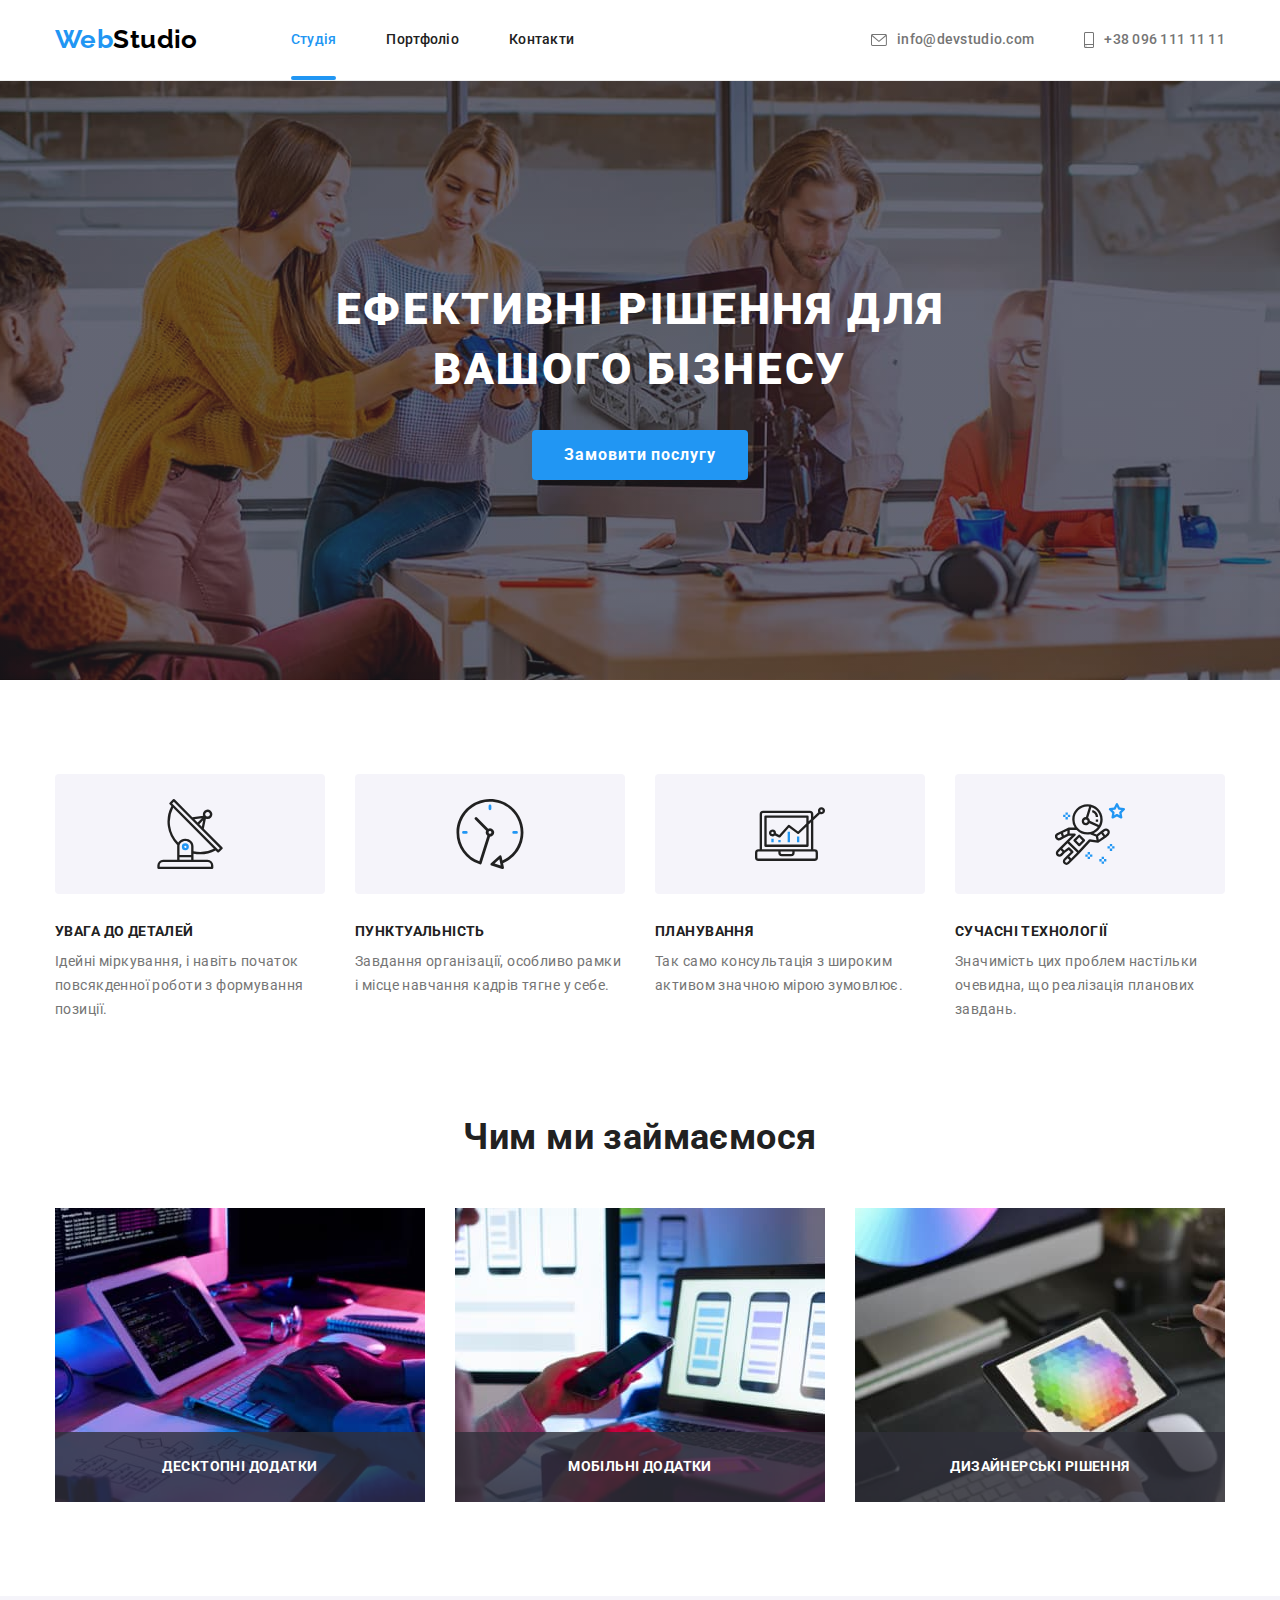
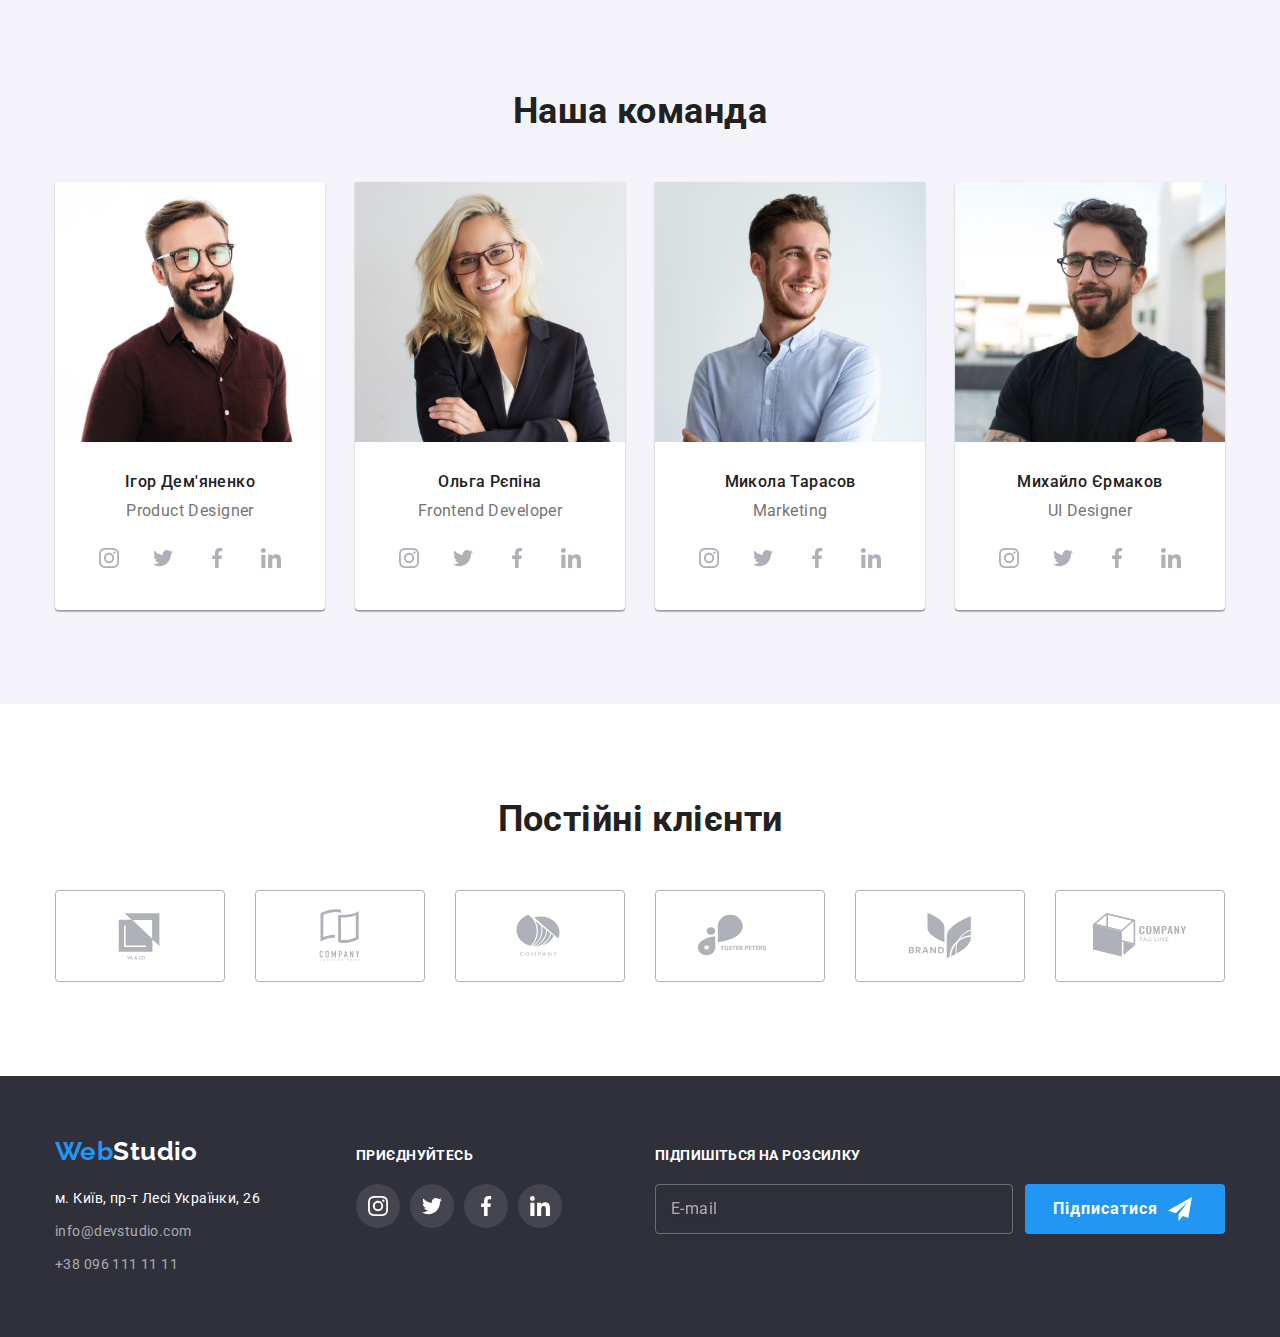
==== index.html @ 0610a238 "Клонирует репозиторий" ====
<!DOCTYPE html>
<html lang="uk">
  <head>
    <meta charset="UTF-8" />
    <meta http-equiv="X-UA-Compatible" content="IE=edge" />
    <meta name="viewport" content="width=device-width, initial-scale=1.0" />
    <title lang="en">WebStudio</title>
    <!-- Шрифти -->
    <link rel="preconnect" href="https://fonts.googleapis.com" />
    <link rel="preconnect" href="https://fonts.gstatic.com" crossorigin />
    <link
      href="https://fonts.googleapis.com/css2?family=Raleway:wght@700&family=Roboto:wght@400;500;700;900&display=swap"
      rel="stylesheet"
    />
    <!-- Нормализатор -->
    <link
      rel="stylesheet"
      href="https://cdnjs.cloudflare.com/ajax/libs/modern-normalize/1.0.0/modern-normalize.min.css"
    />
    <!-- Стилі -->
    <link rel="stylesheet" href="./CSS/index.css" />
  </head>
  <body>
    <!--Шапка сайту-->
    <header class="page-header">
      <div class="container main-nav">
        <a href="" lang="en" class="logo-header"
          ><span class="logo-color">Web</span>Studio</a
        >
        <nav>
          <ul class="site-nav list">
            <li class="item">
              <a href="./index.html" class="link current">Студія</a>
            </li>
            <li class="item">
              <a href="./portfolio.html" class="link">Портфоліо</a>
            </li>
            <li class="item"><a href="" class="link">Контакти</a></li>
          </ul>
        </nav>
        <ul class="contact-nav list">
          <li class="item">
            <a class="link" href="mailto:info@devstudio.com">
              <svg width="16" height="12" class="contacs-icon">
                <use href="./images/sprite.svg#icon-envelope"></use>
              </svg>
              <span class="contact-nav-text">info@devstudio.com</span></a
            >
          </li>
          <li class="item">
            <a href="tel:+3809611111111" class="link">
              <svg width="10" height="16" class="contacs-icon">
                <use href="./images/sprite.svg#icon-smartphone"></use>
              </svg>
              <span>+38 096 111 11 11</span></a
            >
          </li>
        </ul>
      </div>
    </header>
    <main>
      <!--Герой-->
      <section class="hero">
        <div class="container hero-information">
          <h1 class="hero-title">Ефективні рішення для вашого бізнесу</h1>
          <button type="button" class="button" data-modal-open>
            Замовити послугу
          </button>
        </div>
      </section>
      <!--Переваги компанії-->
      <section class="advantage">
        <div class="container">
          <h2 class="visually-hidden">Наші переваги</h2>
          <ul class="list">
            <li class="item-advantage">
              <div class="card-advantage">
                <svg width="70" height="70">
                  <use href="./images/sprite.svg#icon-antenna"></use>
                </svg>
              </div>
              <h3 class="title">УВАГА ДО ДЕТАЛЕЙ</h3>
              <p class="text">
                Ідейні міркування, і навіть початок повсякденної роботи з
                формування позиції.
              </p>
            </li>
            <li class="item-advantage">
              <div class="card-advantage">
                <svg width="70" height="70">
                  <use href="./images/sprite.svg#icon-clock"></use>
                </svg>
              </div>
              <h3 class="title">ПУНКТУАЛЬНІСТЬ</h3>
              <p class="text">
                Завдання організації, особливо рамки і місце навчання кадрів
                тягне у себе.
              </p>
            </li>
            <li class="item-advantage">
              <div class="card-advantage">
                <svg width="70" height="70">
                  <use href="./images/sprite.svg#icon-diagram"></use>
                </svg>
              </div>
              <h3 class="title">ПЛАНУВАННЯ</h3>
              <p class="text">
                Так само консультація з широким активом значною мірою зумовлює.
              </p>
            </li>
            <li class="item-advantage">
              <div class="card-advantage">
                <svg width="70" height="70">
                  <use href="./images/sprite.svg#icon-astronaut"></use>
                </svg>
              </div>
              <h3 class="title">СУЧАСНІ ТЕХНОЛОГІЇ</h3>
              <p class="text">
                Значимість цих проблем настільки очевидна, що реалізація
                планових завдань.
              </p>
            </li>
          </ul>
        </div>
      </section>
      <!--Чим займається компанія-->
      <section class="section work">
        <div class="container">
          <h2 class="section-title">Чим ми займаємося</h2>
          <ul class="list about-work">
            <li class="item">
              <div class="wrapper">
                <img
                  src="./images/types-of-work/types-of-work-1.jpg"
                  alt="Вид робіт 1"
                  width="370"
                />
                <p class="text">Десктопні додатки</p>
              </div>
            </li>
            <li class="item">
              <div class="wrapper">
                <img
                  src="./images/types-of-work/types-of-work-2.jpg"
                  alt="Вид робіт 2"
                  width="370"
                />
                <p class="text">Мобільні додатки</p>
              </div>
            </li>
            <li class="item">
              <div class="wrapper">
                <img
                  src="./images/types-of-work/types-of-work-3.jpg"
                  alt="Вид робіт 3"
                  width="370"
                />

                <p class="text">Дизайнерські рішення</p>
              </div>
            </li>
          </ul>
        </div>
      </section>
      <!--Команда-->
      <section class="section team-page">
        <div class="container">
          <h2 class="section-title">Наша команда</h2>
          <ul class="list team">
            <li class="item">
              <img
                src="./images/our_team/1_Igor.jpg"
                alt="Фото Ігора Дем'яненко"
                width="270"
              />
              <div class="bottom">
                <h3 class="title">Ігор Дем'яненко</h3>
                <p lang="en" class="text">Product Designer</p>
                <ul class="list team-socials">
                  <li class="social-item">
                    <a
                      class="link social-link"
                      href=""
                      target="_blank"
                      rel="nofollow noopener noreferrer"
                      aria-label="Instagram icon"
                    >
                      <svg class="socials-icon" width="20" height="20">
                        <use href="./images/sprite.svg#icon-instagram"></use>
                      </svg>
                    </a>
                  </li>
                  <li class="social-item">
                    <a
                      class="link social-link"
                      href=""
                      target="_blank"
                      rel="nofollow noopener noreferrer"
                      aria-label="Twitter icon"
                    >
                      <svg class="socials-icon" width="20" height="20">
                        <use href="./images/sprite.svg#icon-twitter"></use>
                      </svg>
                    </a>
                  </li>
                  <li class="social-item">
                    <a
                      class="link social-link"
                      href=""
                      target="_blank"
                      rel="nofollow noopener noreferrer"
                      aria-label="Facebook icon"
                    >
                      <svg class="socials-icon" width="20" height="20">
                        <use href="./images/sprite.svg#icon-facebook"></use>
                      </svg>
                    </a>
                  </li>
                  <li class="social-item">
                    <a
                      class="link social-link"
                      href=""
                      target="_blank"
                      rel="nofollow noopener noreferrer"
                      aria-label="Linkedin icon"
                    >
                      <svg class="socials-icon" width="20" height="20">
                        <use href="./images/sprite.svg#icon-linkedin"></use>
                      </svg>
                    </a>
                  </li>
                </ul>
              </div>
            </li>
            <li class="item">
              <img
                src="./images/our_team/2_Olga.jpg"
                alt="Фото Ольги Рєпіної"
                width="270"
              />
              <div class="bottom">
                <h3 class="title">Ольга Рєпіна</h3>
                <p lang="en" class="text">Frontend Developer</p>
                <ul class="list team-socials">
                  <li class="social-item">
                    <a
                      class="link social-link"
                      href=""
                      target="_blank"
                      rel="nofollow noopener noreferrer"
                      aria-label="Instagram icon"
                    >
                      <svg class="socials-icon" width="20" height="20">
                        <use href="./images/sprite.svg#icon-instagram"></use>
                      </svg>
                    </a>
                  </li>
                  <li class="social-item">
                    <a
                      class="link social-link"
                      href=""
                      target="_blank"
                      rel="nofollow noopener noreferrer"
                      aria-label="Twitter icon"
                    >
                      <svg class="socials-icon" width="20" height="20">
                        <use href="./images/sprite.svg#icon-twitter"></use>
                      </svg>
                    </a>
                  </li>
                  <li class="social-item">
                    <a
                      class="link social-link"
                      href=""
                      target="_blank"
                      rel="nofollow noopener noreferrer"
                      aria-label="Facebook icon"
                    >
                      <svg class="socials-icon" width="20" height="20">
                        <use href="./images/sprite.svg#icon-facebook"></use>
                      </svg>
                    </a>
                  </li>
                  <li class="social-item">
                    <a
                      class="link social-link"
                      href=""
                      target="_blank"
                      rel="nofollow noopener noreferrer"
                      aria-label="Linkedin icon"
                    >
                      <svg class="socials-icon" width="20" height="20">
                        <use href="./images/sprite.svg#icon-linkedin"></use>
                      </svg>
                    </a>
                  </li>
                </ul>
              </div>
            </li>
            <li class="item">
              <img
                src="./images/our_team/3_Nicholas.jpg"
                alt="Фото Миколи Тарасова"
                width="270"
              />
              <div class="bottom">
                <h3 class="title">Микола Тарасов</h3>
                <p lang="en" class="text">Marketing</p>
                <ul class="list team-socials">
                  <li class="social-item">
                    <a
                      class="link social-link"
                      href=""
                      target="_blank"
                      rel="nofollow noopener noreferrer"
                      aria-label="Instagram icon"
                    >
                      <svg class="socials-icon" width="20" height="20">
                        <use href="./images/sprite.svg#icon-instagram"></use>
                      </svg>
                    </a>
                  </li>
                  <li class="social-item">
                    <a
                      class="link social-link"
                      href=""
                      target="_blank"
                      rel="nofollow noopener noreferrer"
                      aria-label="Twitter icon"
                    >
                      <svg class="socials-icon" width="20" height="20">
                        <use href="./images/sprite.svg#icon-twitter"></use>
                      </svg>
                    </a>
                  </li>
                  <li class="social-item">
                    <a
                      class="link social-link"
                      href=""
                      target="_blank"
                      rel="nofollow noopener noreferrer"
                      aria-label="Facebook icon"
                    >
                      <svg class="socials-icon" width="20" height="20">
                        <use href="./images/sprite.svg#icon-facebook"></use>
                      </svg>
                    </a>
                  </li>
                  <li class="social-item">
                    <a
                      class="link social-link"
                      href=""
                      target="_blank"
                      rel="nofollow noopener noreferrer"
                      aria-label="Linkedin icon"
                    >
                      <svg class="socials-icon" width="20" height="20">
                        <use href="./images/sprite.svg#icon-linkedin"></use>
                      </svg>
                    </a>
                  </li>
                </ul>
              </div>
            </li>
            <li class="item">
              <img
                src="./images/our_team/4_Mykhailo.jpg"
                alt="Фото Михайла Єрмакова"
                width="270"
              />
              <div class="bottom">
                <h3 class="title">Михайло Єрмаков</h3>
                <p lang="en" class="text">UI Designer</p>
                <ul class="list team-socials">
                  <li class="social-item">
                    <a
                      class="link social-link"
                      href=""
                      target="_blank"
                      rel="nofollow noopener noreferrer"
                      aria-label="Instagram icon"
                    >
                      <svg class="socials-icon" width="20" height="20">
                        <use href="./images/sprite.svg#icon-instagram"></use>
                      </svg>
                    </a>
                  </li>
                  <li class="social-item">
                    <a
                      class="link social-link"
                      href=""
                      target="_blank"
                      rel="nofollow noopener noreferrer"
                      aria-label="Twitter icon"
                    >
                      <svg class="socials-icon" width="20" height="20">
                        <use href="./images/sprite.svg#icon-twitter"></use>
                      </svg>
                    </a>
                  </li>
                  <li class="social-item">
                    <a
                      class="link social-link"
                      href=""
                      target="_blank"
                      rel="nofollow noopener noreferrer"
                      aria-label="Facebook icon"
                    >
                      <svg class="socials-icon" width="20" height="20">
                        <use href="./images/sprite.svg#icon-facebook"></use>
                      </svg>
                    </a>
                  </li>
                  <li class="social-item">
                    <a
                      class="link social-link"
                      href=""
                      target="_blank"
                      rel="nofollow noopener noreferrer"
                      aria-label="Linkedin icon"
                    >
                      <svg class="socials-icon" width="20" height="20">
                        <use href="./images/sprite.svg#icon-linkedin"></use>
                      </svg>
                    </a>
                  </li>
                </ul>
              </div>
            </li>
          </ul>
        </div>
      </section>
      <!--Клієнти-->
      <section class="clients">
        <div class="container">
          <h2 class="section-title">Постійні клієнти</h2>
          <ul class="list list-clients">
            <li class="item-clients">
              <a
                class="link clients-link"
                href=""
                target="_blank"
                rel="nofollow noopener noreferrer"
                aria-label=""
              >
                <svg class="clients-icon" width="106" height="60">
                  <use href="./images/sprite.svg#icon-logo-one"></use>
                </svg>
              </a>
            </li>
            <li class="item-clients">
              <a
                class="link clients-link"
                href=""
                target="_blank"
                rel="nofollow noopener noreferrer"
                aria-label=""
              >
                <svg class="clients-icon" width="106" height="60">
                  <use href="./images/sprite.svg#icon-logo-two"></use>
                </svg>
              </a>
            </li>
            <li class="item-clients">
              <a
                class="link clients-link"
                href=""
                target="_blank"
                rel="nofollow noopener noreferrer"
                aria-label=""
              >
                <svg class="clients-icon" width="106" height="60">
                  <use href="./images/sprite.svg#icon-logo-three"></use>
                </svg>
              </a>
            </li>
            <li class="item-clients">
              <a
                class="link clients-link"
                href=""
                target="_blank"
                rel="nofollow noopener noreferrer"
                aria-label=""
              >
                <svg class="clients-icon" width="106" height="60">
                  <use href="./images/sprite.svg#icon-logo-four"></use>
                </svg>
              </a>
            </li>
            <li class="item-clients">
              <a
                class="link clients-link"
                href=""
                target="_blank"
                rel="nofollow noopener noreferrer"
                aria-label=""
              >
                <svg class="clients-icon" width="106" height="60">
                  <use href="./images/sprite.svg#icon-logo-five"></use>
                </svg>
              </a>
            </li>
            <li class="item-clients">
              <a
                class="link clients-link"
                href=""
                target="_blank"
                rel="nofollow noopener noreferrer"
                aria-label=""
              >
                <svg class="clients-icon" width="106" height="60">
                  <use href="./images/sprite.svg#icon-logo-six"></use>
                </svg>
              </a>
            </li>
          </ul>
        </div>
      </section>
    </main>
    <!--Подвал сайту-->
    <footer class="footer">
      <div class="container container-footer">
        <div class="address-box">
          <a href="" lang="en" class="logo-footer">
            <span class="logo-color">Web</span>Studio</a
          >
          <address>
            <ul class="list address-list">
              <li class="item">
                <a
                  href="https://goo.gl/maps/dEdwiiQ2Z6k7qwLy8"
                  target="_blank"
                  rel="noopener noreferrer"
                  class="address"
                  >м. Київ, пр-т Лесі Українки, 26</a
                >
              </li>
              <li class="item">
                <a href="mailto:info@devstudio.com" class="list-contact"
                  >info@devstudio.com</a
                >
              </li>
              <li class="item">
                <a href="tel:+3809611111111" class="list-contact"
                  >+38 096 111 11 11</a
                >
              </li>
            </ul>
          </address>
        </div>
        <div>
          <p class="text-social">приєднуйтесь</p>
          <ul class="list list-social-footer">
            <li>
              <a
                class="link social-link-footer"
                href=""
                target="_blank"
                rel="nofollow noopener noreferrer"
                aria-label="Instagram"
              >
                <svg class="social-footer-icon" width="20" height="20">
                  <use href="./images/sprite.svg#icon-instagram"></use>
                </svg>
              </a>
            </li>
            <li>
              <a
                class="link social-link-footer"
                href=""
                target="_blank"
                rel="nofollow noopener noreferrer"
                aria-label="twitter"
              >
                <svg class="social-footer-icon" width="20" height="20">
                  <use href="./images/sprite.svg#icon-twitter"></use>
                </svg>
              </a>
            </li>
            <li>
              <a
                class="link social-link-footer"
                href=""
                target="_blank"
                rel="nofollow noopener noreferrer"
                aria-label="facebook"
              >
                <svg class="social-footer-icon" width="20" height="20">
                  <use href="./images/sprite.svg#icon-facebook"></use>
                </svg>
              </a>
            </li>
            <li>
              <a
                class="link social-link-footer"
                href=""
                target="_blank"
                rel="nofollow noopener noreferrer"
                aria-label="linkedin"
              >
                <svg class="social-footer-icon" width="20" height="20">
                  <use href="./images/sprite.svg#icon-linkedin"></use>
                </svg>
              </a>
            </li>
          </ul>
        </div>
        <div class="follow">
          <p class="follow-text">Підпишіться на розсилку</p>
          <form class="follow-field">
            <label class="follow-label">
              <input
                class="follow-input"
                type="email"
                name="email"
                placeholder="E-mail"
              />
            </label>
            <button class="follow-btn button" type="submit">
              Підписатися
              <svg class="follow-icon" width="24" height="24">
                <use href="./images/sprite.svg#send"></use>
              </svg>
            </button>
          </form>
        </div>
      </div>
    </footer>
    <!-- Модальне вікно -->
    <div class="backdrop is-hidden" data-modal>
      <div class="modal">
        <button class="close-btn" type="button" data-modal-close>
          <svg class="close-btn-icon" width="18" height="18">
            <use href="./images/sprite.svg#close-button"></use>
          </svg>
        </button>
        <p class="modal-title">Залиште свої дані, ми вам передзвонимо</p>
        <form class="modal-form">
          <div class="form-group">
            <label class="form-field">
              <span class="form-text">Ім'я</span>
              <input class="form-input" type="text" name="user_name" />
              <svg class="form-icon" width="18" height="18">
                <use href="./images/sprite.svg#person-modal"></use>
              </svg>
            </label>
            <label class="form-field">
              <span class="form-text">Телефон</span>
              <input class="form-input" type="tel" name="phone" />
              <svg class="form-icon" width="18" height="18">
                <use href="./images/sprite.svg#phone-modal"></use>
              </svg>
            </label>
            <label class="form-field">
              <span class="form-text">Пошта</span>
              <input class="form-input" type="email" name="email" />
              <svg class="form-icon" width="18" height="18">
                <use href="./images/sprite.svg#email-modal"></use>
              </svg>
            </label>
            <label class="form-field textarea">
              <span class="form-text">Коментар</span>
              <textarea
                class="form-message"
                name="message"
                rows="6"
                placeholder="Введіть текст"
              ></textarea>
            </label>
          </div>

          <label class="form-agreement">
            <input
              class="form-agreement-input visually-hidden"
              type="checkbox"
              name="agreement"
            />
            <svg class="form-agreement-icon" width="16" height="15">
              <use
                class="icon-check"
                href="./images/sprite.svg#icon-check"
              ></use>
              <use
                class="icon-uncheck"
                href="./images/sprite.svg#icon-uncheck"
              ></use>
            </svg>
            <span class="form-agreement-text">
              Погоджуюся з розсилкою та приймаю
              <a class="form-agreement-link" href="" target="_blank"
                >Умови договору</a
              >
            </span>
          </label>
          <div class="tumb-form-btn">
            <button class="form-btn button" type="submit">Відправити</button>
          </div>
        </form>
      </div>
    </div>
    <script src="./js/modal.js"></script>
  </body>
</html>
---- CSS/index.css ----
/* +цвет текста при наведении и части лого #2196F3; */
/* +цвет текста заголовков #212121; */
/* цвет текста героя и части лого в футере #FFFFFF; */
/* +цвет  основного текста #757575; */
/* цвет лого Studio в хедере #000000;*/
/* цвет текста телефона и мыла в футере rgba(255, 255, 255, 0.6); */
/* +хедер и двух секций background: #FFFFFF; */
/* наша команда секция  background: #F5F4FA;*/
/* +секция герой и футер background: #2F303A; */
/* кнопки background #F5F4FA; */
/*телефон и адрес в футере rgba(255, 255, 255, 0.6); */
:root {
  --primary-text-color: #757575;
  --title-text-color: #212121;
  --accent-color: #2196f3;
  --color-white-text-bg: #ffffff;
  --color-bg: #2f303a;
  --color-button-bg: #f5f4fa;
  --color-text-contacts-footer: rgba(255, 255, 255, 0.6);
  --color-text-logo: #000000;

  --transition-duration: 250ms;
  --transition-timing-function: cubic-bezier(0.4, 0, 0.2, 1);
}
body {
  color: var(--primary-text-color);
  background-color: var(--color-white-text-bg);
  font-family: "Roboto", sans-serif;
  font-size: 14px;
  letter-spacing: 0.03em;
  padding-top: 80px;
}
/* Обнулення дефолтных значень */
h1, h2, h3, h4, h5, h6, p {
  margin: 0;
}

img {
  display: block;
}

.list {
  list-style: none;
  margin: 0;
  padding: 0;
}
/* Контейнер для сторінки */
.container {
 
  width: 1200px;
  padding-left: 15px;
  padding-right: 15px;
  margin-left: auto;
  margin-right: auto;
  /* outline: 2px solid green;
  outline-offset: -2px; */
}
/* Шапка сайту */
.page-header {
  border-bottom: 1px solid #ECECEC;
  position: fixed;
  width: 100%;
  top: 0;
  left: 0;
  z-index: 2;

  background-color: var(--color-white-text-bg);
}

.main-nav {
  display: flex;
  align-items: center;
}

.logo-header {
  margin-right: 93px;
  padding-top: 24px;
  padding-bottom: 25px;

  color: var(--color-text-logo);
  font-family: "Raleway", sans-serif;
  font-weight: 700;
  font-size: 26px;
  line-height: 1.2;
  text-decoration: none;
}

.logo-color {
  color: var(--accent-color);
}

.site-nav {
  display:flex;
}

.site-nav .item:not(:last-child) {
  margin-right: 50px;
}

.site-nav .link {
  display: block;
  padding-top: 32px;
  padding-bottom: 32px;

  color: var(--title-text-color);
  text-decoration: none;
  font-weight: 500;
  line-height: 1.14;
  letter-spacing: 0.02em;

  transition-property: color;
  transition-duration: var(--transition-duration);
  transition-timing-function: var(--transition-timing-function);
  /* transition: color var(--transition-duration) var(--transition-timing-function); */
}

.site-nav .link:hover,
.site-nav .link:focus,
.contact-nav .link:hover,
.contact-nav .link:focus {
  color: var(--accent-color);
}

.site-nav .link.current {
  color: var(--accent-color);
}

.site-nav .item {
  position: relative;
}

.site-nav .link.current::after {
  content: "";
  position: absolute;
  bottom: 0;
  left: 0;

  display: block;
  width: 100%;
  height: 4px;

  background-color: var(--accent-color);
  border-radius: 2px;
}

.contact-nav {
  display: flex;
  margin-left: auto;
}

.contact-nav .item:not(:last-child) {
  margin-right: 50px;
}
.contact-nav .link {
  /* display: block; */
  padding-top: 32px;
  padding-bottom: 32px;

  color: var(--primary-text-color);
  text-decoration: none;
  font-weight: 500;
  line-height: 1.14;
  letter-spacing: 0.02em;

  transition-property: color;
  transition-duration: var(--transition-duration);
  transition-timing-function: var(--transition-timing-function);
}
/* .item .contact-nav {
  display: flex;
  align-items: center;
  justify-content: center;
} */
.contacs-icon {
  fill:currentColor;
  margin-right: 10px;
}
.contact-nav .link {
  display: flex;
  align-items: center;
}

/* Герой */
.hero {
  max-width: 1600px;
  padding-top: 200px;
  padding-bottom: 200px;
  margin-left: auto;
  margin-right: auto;

  background-color: rgba(47, 48, 58, 0.4);
  background-image: linear-gradient(rgba(47, 48, 58, 0.4), rgba(47, 48, 58, 0.4)), url(../images/hero/bg.jpg);
  background-repeat: no-repeat;
  background-size: cover;
  background-position: center;
  
}

.hero-information {
  text-align: center;
}

.hero-title {
  width: 696px;
  margin-left: auto;
  margin-right: auto;
  margin-bottom: 30px;

  color: var(--color-white-text-bg);
  font-weight: 900;
  font-size: 44px;
  line-height: 1.36;
  letter-spacing: 0.06em;
  text-transform: uppercase;
}
.button {
  border-radius: 4px;
  color: var(--color-white-text-bg);
  background-color: var(--accent-color);
  font-weight: 700;
  font-size: 16px;
  line-height: 1.88;
  align-items: center;
  letter-spacing: 0.06em;
  border: none;
  font-family: inherit;
  cursor: pointer;
  
}


.hero .button:hover,
.hero .button:focus {
  background-color: #188CE8;
}

.hero .button {
  display: inline-flex;
  justify-content: center;
  align-items: center;

  /* min-height: 50px; */
  min-width: 216px;
  padding: 10px 32px;
  
  transition-property: background-color;
  transition-duration: var(--transition-duration);
  transition-timing-function: var(--transition-timing-function);
}

/* Загальне для секцій */

.section-title {
  color: var(--title-text-color);
  font-weight: 700;
  font-size: 36px;
  line-height: 1.17;
  text-align: center;
  padding-bottom: 50px;

}

/* Переваги */
.advantage {
  padding: 94px 0;
 
}
.advantage .title {
  margin-bottom: 10px;
  width: 270px;
  
  color: var(--title-text-color);

  font-weight: 700;
  font-size: 14px;
  line-height: 1.14;
  text-transform: uppercase;
}
.advantage .list {
  display: flex;
  justify-content: space-between;
}
.card-advantage {
  display: flex;
  align-items: center;
  justify-content: center;
  width: 270px;
  height: 120px;

  background-color: #F5F4FA;
  border-radius: 4px;
}

.card-advantage {
  margin-bottom: 30px;
}

.advantage .text {
  line-height: 1.71;
  width: 270px;
}

.visually-hidden {
  position: absolute;
  width: 1px;
  height: 1px;
  margin: -1px;
  border: 0;
  padding: 0;

  white-space: nowrap;
  clip-path: inset(100%);
  clip: rect(0 0 0 0);
  overflow: hidden;
}

/* Чим займаєтся компанія */

.work {
  padding-bottom: 94px;

} 
.about-work {
  display:flex;
  flex-wrap: wrap;
  gap: 30px;
}
.about-work .item {
  /* margin-right: 30px; */
  /* width: 370px; */
  

  flex-basis: calc((100% - 30px * 2) / 3);
}
/* .about-work .item:nth-child(3n) {
margin-right: 0;
} */
.wrapper {
  position: relative;
}


.about-work .text {
  position: absolute;
  bottom: 0;
  left: 0;

  display: flex;
  justify-content: center;
  align-items: center;
  width: 100%;
  height: 70px;

  background-color: rgba(47, 48, 58, 0.8);

  font-weight: 700;
    line-height: 1.14;
    text-align: center;
    text-transform: uppercase;
  
    color: var(--color-white-text-bg);
}

/* Наша команда */
.team {
  display: flex;
  flex-wrap: wrap;
  gap: 30px;

}
.team .item {
  /* width: 270px; */
  flex-basis: calc((100% - 30px * 3) / 4);
  /* margin-right: 30px; */
  border-radius: 0px 0px 4px 4px;
  box-shadow: 0px 1px 3px rgba(0, 0, 0, 0.12), 0px 1px 1px rgba(0, 0, 0, 0.14), 0px 2px 1px rgba(0, 0, 0, 0.2);

  background-color: var(--color-white-text-bg);
}
/* .team .item:nth-child(4n) {
  margin-right: 0;
} */
.team .title {
  color: var(--title-text-color);
  font-weight: 500;
  font-size: 16px;
  line-height: 1.19;
  text-align: center;
  margin-bottom: 10px;
}
.team .text {
  font-size: 16px;
  line-height: 1.19;
  text-align: center;
  padding-bottom: 16px;
}
.team-page {
  background-color: var(--color-button-bg);
  /* margin-top: 94px; */
  padding-top: 94px;
  padding-bottom: 94px;
}

.team .bottom {
  padding: 30px 32px;
}

.team-socials {
  display: flex;
  justify-content: center;
  gap: 10px;
}

.social-link {
  display: flex;
  align-items: center;
  justify-content: center;

  width: 44px;
  height: 44px;
  color: #AFB1B8;
  background-color: var(--color-white-text-bg);
  border-radius: 50%;

  transition-property: color, background-color;
  transition-duration: var(--transition-duration);
  transition-timing-function: var(--transition-timing-function);
  
  /* transition: color var(--transition-duration) var(--transition-timing-function), background-color var(--transition-duration) var(--transition-timing-function); */
}

.social-link:hover,
.social-link:focus {
  color: var(--color-white-text-bg);
  background-color: var(--accent-color);
}
.socials-icon {
  fill: currentColor;
}
/* 
.socials-icon {
  fill: #AFB1B8;
}

.social-link:hover .socials-icon {
  fill: var(--color-white-text-bg);
} */

/* Постійні клієнти */
.clients {
  margin-top: 94px;
  margin-bottom: 94px;
}

.list-clients {
  display: flex;
  justify-content: center;
  gap: 30px;
}
.clients-link {
  display: flex;
  align-items: center;
  justify-content: center;
  width: 170px;
  height: 92px;

  color: #AFB1B8;
  border: 1px solid #AFB1B8;
  border-radius: 4px;
  transition-property: color, border-color;
  transition-duration: var(--transition-duration);
  transition-timing-function: var(--transition-timing-function);
}

.clients-link:hover,
.clients-link:focus {
  color: var(--accent-color);
  border-color: var(--accent-color);
}

.clients-icon {
  fill: currentColor;
}


/* border: 1px solid #AFB1B8;
border-radius: 4px; */

/* Меін сторінки Портфоліо */

/* Меню конопок */
.buttons-menu {
  display: flex;
  margin-bottom: 50px;
  justify-content: center;
}

.buttons-menu .button {
  max-width: 130px;
  min-width: 0;
  min-height: 38px;
  padding: 6px 22px;
  border-radius: 4px;
  
  color: var(--title-text-color);
  background-color: var(--color-button-bg);
  font-weight: 500;
  font-size: 16px;
  line-height: 1.62;
  border: none;
  font-family: inherit;
  cursor: pointer;
  
  transition-property: color, background-color, box-shadow;
    transition-duration: var(--transition-duration);
    transition-timing-function: var(--transition-timing-function);
 }

.buttons-menu .item:not(:last-child) {
  margin-right: 8px;
}


.buttons-menu .button:hover,
.buttons-menu .button:focus {
  color: var(--color-white-text-bg);
  background-color: var(--accent-color);
  box-shadow: 0px 3px 1px rgba(0, 0, 0, 0.1), 0px 1px 2px rgba(0, 0, 0, 0.08), 0px 2px 2px rgba(0, 0, 0, 0.12);
}

/* Виконані роботи */
.portfolio {
  padding-top: 77px;
  padding-bottom: 94px;
}

.work-list {
  display: flex;
  flex-wrap: wrap;
  gap: 30px;
  /* justify-content: space-between; */
}
.work-list .item {
    flex-basis: calc((100% - 60px) / 3);
  /* width: 370px;   */ 
  /* аба так можливо розрахувати (100% * сумма маржинов в строке) / кол-во элементов в строке*/
  /* width: calc((100% - 60px) / 3);
  margin-right: 30px;
  margin-bottom: 30px; */
}


/* .work-list .item:nth-last-child(-n + 3) {
  margin-bottom: 0;
}
.work-list .item:nth-child(3n) {
    margin-right: 0px;
} */
.work-list .link-portfolio {
  display: block;

  text-decoration: none;

  transition-property: box-shadow;
  transition-duration: var(--transition-duration);
  transition-timing-function: var(--transition-timing-function);
  }

.work-list .link-portfolio:hover,
.work-list .link-portfolio:focus {
  box-shadow: 0px 1px 1px rgba(0, 0, 0, 0.12), 0px 4px 4px rgba(0, 0, 0, 0.06), 1px 4px 6px rgba(0, 0, 0, 0.16);
}
.thumb-portfolio {
  position: relative;
  overflow: hidden;
}

.overlay {
  position: absolute;
  top: 0;
  left: 0;

  transform: translateY(101%);

  display: flex;
  align-items: center;

  width: 100%;
  height: 100%;

  background-color: rgba(33, 150, 243, 0.9);

  transition: transform var(--transition-duration);
}

.work-list .item:hover .overlay {
  transform: translateY(0);
}
.overlay-text {
  font-weight: 400;
  font-size: 18px;
  line-height: calc(28 / 18);
  letter-spacing: 0.03em;

  padding-left: 24px;
  padding-right: 24px;
  
  color: var(--color-white-text-bg);
}
.portfolio .title {
  margin-bottom: 4px;
  color: var(--title-text-color);
  font-weight: 700;
  font-size: 18px;
  line-height: 2;
  letter-spacing: 0.06em;
}
.portfolio .text {
  color: var(--primary-text-color);
  font-size: 16px;
  line-height: 1.88;
}
.work-list .bottom {
  padding-top: 20px;
  padding-bottom: 20px;
  padding-left: 24px;
  border-right: 1px solid #EEEEEE;
  border-left: 1px solid #EEEEEE;
  border-bottom: 1px solid #EEEEEE;
}

/* Футер   */

.footer {
  background-color: var(--color-bg);
  padding: 60px 0;
}
.address-list .item:not(:last-child) {
  margin-bottom: 9px;
}
.logo-footer {
  display: block;
  margin-bottom: 20px;

  color: var(--color-white-text-bg);
  font-family: "Raleway", sans-serif;
  font-weight: 700;
  font-size: 26px;
  line-height: 1.19;
  text-decoration: none;
}
.list .address:hover,
.list .address:focus,
.list-contact:hover,
.list-contact:focus {
  color: var(--accent-color);
}

.list .address {
  color: var(--color-white-text-bg);
  font-style: normal;
  font-weight: 400;
  line-height: 1.71;
  text-decoration: none;
  
  transition-property: color;
  transition-duration: var(--transition-duration);
  transition-timing-function: var(--transition-timing-function);
}
.list-contact {
  color: var(--color-text-contacts-footer);
  font-style: normal;
  font-weight: 400;
  line-height: 1.71;
  text-decoration: none;
}

.container-footer {
  display: flex;
  align-items: baseline;
}

.address-box {
  margin-right: 70px;
  width: 231px;
}

.text-social {

  font-weight: 700;
  line-height: 1.14;
  text-transform: uppercase;
  color: var(--color-white-text-bg);

  margin-bottom: 20px;
}

.list-social-footer {
display: flex;
justify-content: center;
gap: 10px;
}

.social-link-footer {
  display: flex;
  justify-content: center;
  align-items: center;
  width: 44px;
  height: 44px;

  color: var(--color-white-text-bg);
  background-color: rgba(255, 255, 255, 0.1);
  border-radius: 50%;

  transition-property: background-color;
  transition-duration: var(--transition-duration);
  transition-timing-function: var(--transition-timing-function);
}

.social-link-footer:hover,
.social-link-footer:focus {
  background-color: var(--accent-color);
}

.social-footer-icon {
  fill: currentColor;
}

.follow {
  margin-left: 93px;
}

.follow-text {
  margin-bottom: 20px;

  font-weight: 700;
  line-height: 1.14;
  text-transform: uppercase;

  color: var(--color-white-text-bg);
}

.follow-field {
  display: flex;
  align-items: center;
  
 
}

.follow-label {
  width: 358px;
  margin-right: 12px;
  
}

.follow-input {
  
  padding: 15px;
  width: 100%;
  height: 50px;

  outline: transparent;

  border: 1px solid rgba(255, 255, 255, 0.3);
  border-radius: 4px;
  /* box-shadow: 0px 4px 4px rgba(0, 0, 0, 0.15); */
  filter: drop-shadow(0px 4px 4px rgba(0, 0, 0, 0.15));
  background-color: transparent;

  font-weight: 400;
  font-size: 16px;
  line-height: calc(20 / 16);
  letter-spacing: 0.03em;
  
  color:rgba(255, 255, 255, 0.6);
}

.follow-input::placeholder {
  color: rgba(255, 255, 255, 0.6);
}
.follow-btn {
  display: flex;
  align-items: center;
  padding-top: 10px;
  padding-bottom: 10px;
  padding-left: 28px;
  min-width: 200px;
  
  transition: background-color var(--transition-duration) var(--transition-timing-function);
}

.follow-btn:hover,
.follow-btn:focus {
  background-color: #188CE8;
}

.follow-icon {
 margin-left: 10px;
 
  fill: currentColor;
}



/* Модальне вікно */
.backdrop {
  position: fixed;
  top: 0;
  left: 0;
  z-index: 20;

  width: 100%;
  height: 100%;

  background-color: rgba(0, 0, 0, 0.2);

  transition: opasity 250ms linear, visibility 250ms linear;
}

.backdrop.is-hidden {
  opacity: 0;
  visibility: hidden;
  pointer-events: none;
}
.modal {
  position: absolute;
  top: 50%;
  left: 50%;
  transform: translate(-50%, -50%);

  min-height: 581px;
  width: 528px;
  padding: 40px;
  border-radius: 4px;

  background-color: var(--color-white-text-bg);

  transition: transform 250ms ease-in;
}

.backdrop.is-hidden .modal {
  transform: translate(-80%, -50%);
}

.close-btn {
  position: absolute;
  top: 8px;
  right: 8px;
  display: flex;
  align-items: center;
  justify-content: center;

  width: 30px;
  height: 30px;
  padding: 0;
  border-radius: 50%;
  border: 1px solid rgba(0, 0, 0, 0.1);
  box-shadow: 0px 4px 4px rgba(0, 0, 0, 0.25);
  background-color: var(--color-white-text-bg);

  cursor: pointer;

  transition-property: fill;
  transition-duration: var(--transition-duration);
  transition-timing-function: var(--transition-timing-function);
}

.close-btn:hover {
  fill: var(--accent-color);
}

.modal-title {
  margin-bottom: 12px;

  font-weight: 700;
  font-size: 20px;
  line-height: calc(23 / 20);
  text-align: center;
  letter-spacing: 0.03em;

  color: var(--title-text-color);
}

.form-group {
  display: flex;
  flex-direction: column;
  gap: 10px;

}
.form-group .form-field {
  position: relative;
}
.modal-form .form-input {

  width: 448px;
  height: 40px;
  padding-left: 42px;

  font-size: 12px;
  line-height: calc(14 / 12);
  letter-spacing: 0.01em;
  color: var(--primary-text-color);

  border: 1px solid rgba(33, 33, 33, 0.2);
  border-radius: 4px;
  outline: transparent;
  transition: border-color var(--transition-duration) var(--transition-timing-function);
}

.modal-form .form-input:focus + .form-icon 
 {
  fill: var(--accent-color);
}
.modal-form .form-input:focus {
border-color: var(--accent-color);
}

.form-icon {
  position: absolute;
  top: 50%;
  left: 12px;
  transition: fill var(--transition-duration) var(--transition-timing-function);
}
/* textarea */
.textarea {
  margin-bottom: 20px;

}
.form-message {
  width: 448px;
  height: 120px;
  padding: 12px 16px;

  resize:none;

  font-size: 12px;
  line-height: calc(14 / 12);
  letter-spacing: 0.01em;
  color: var(--primary-text-color);
  
  border: 1px solid rgba(33, 33, 33, 0.2);
  border-radius: 4px;
  outline: transparent;
  transition: border-color var(--transition-duration) var(--transition-timing-function);
}
.form-message::placeholder {
font-weight: 400;
font-size: 12px;
line-height: 14px;
letter-spacing: 0.01em;
color: rgba(117, 117, 117, 0.5);
}

.form-agreement {
  display: flex;
  align-items: center;
  justify-content: center;
  margin-bottom: 30px;
  cursor: pointer;
}

.form-agreement-icon {
  margin-right: 7px;
}

.form-text {
  display: inline-block;
  margin-bottom: 4px;

  font-size: 12px;
  line-height: calc(14 / 12);
  letter-spacing: 0.01em;
}

.form-agreement-input {
  appearance: none;
  
}

.form-agreement-icon .icon-uncheck {
  opacity: 1;
}

.form-agreement-input:checked + .form-agreement-icon .icon-uncheck {
  opacity: 0;
}

.form-agreement-icon .icon-check {
  opacity: 0;
}

.form-agreement-input:checked + .form-agreement-icon .icon-check {
  opacity: 1;
}

.form-agreement-text {
  user-select: none;
}

.form-agreement-link {
  color: var(--accent-color);
  
}

.tumb-form-btn {
  text-align: center;
}
.form-btn {
  display: flex;
  align-items: center;
  justify-content: center;
  padding: 10px 52px;
  margin-left: auto;
  margin-right: auto;
  min-width: 200px;

  transition: background-color var(--transition-duration) var(--transition-timing-function);
}

.form-btn:hover,
.form-btn:focus {
  background-color: #188CE8;
}
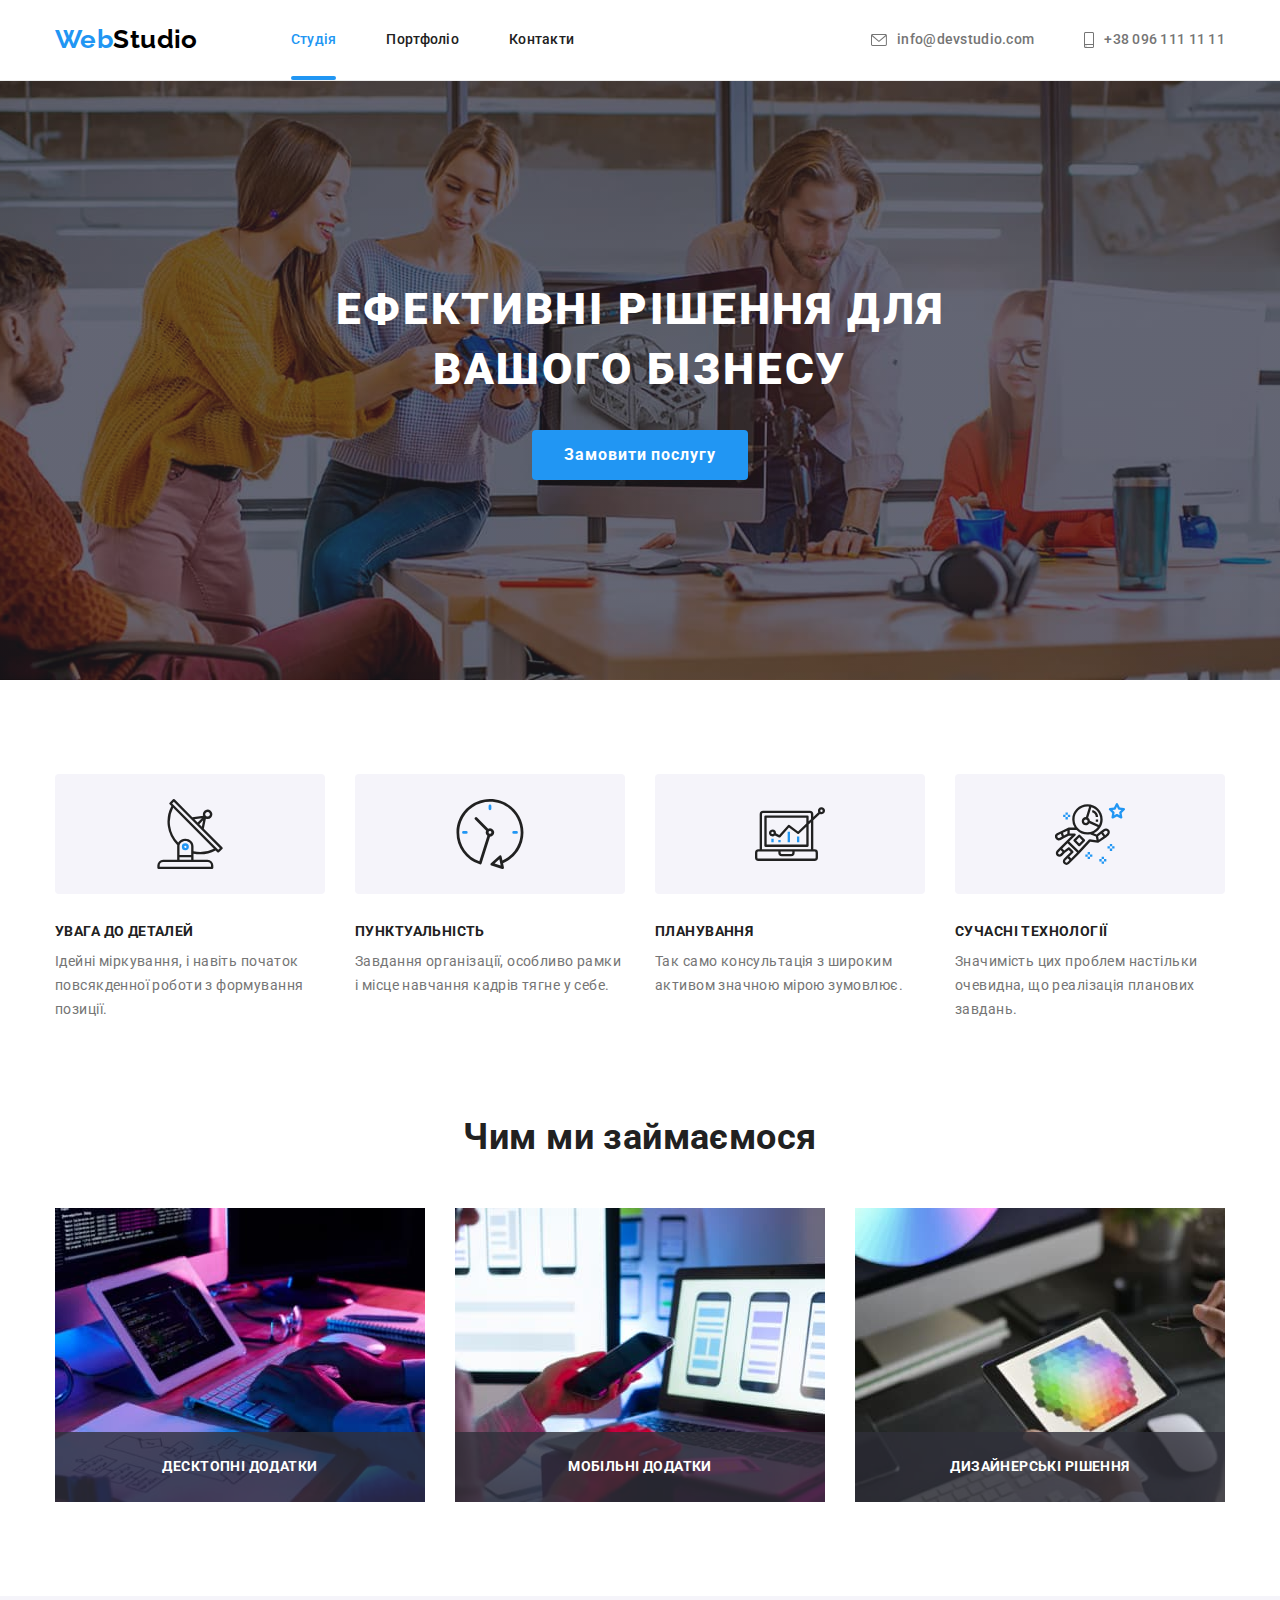
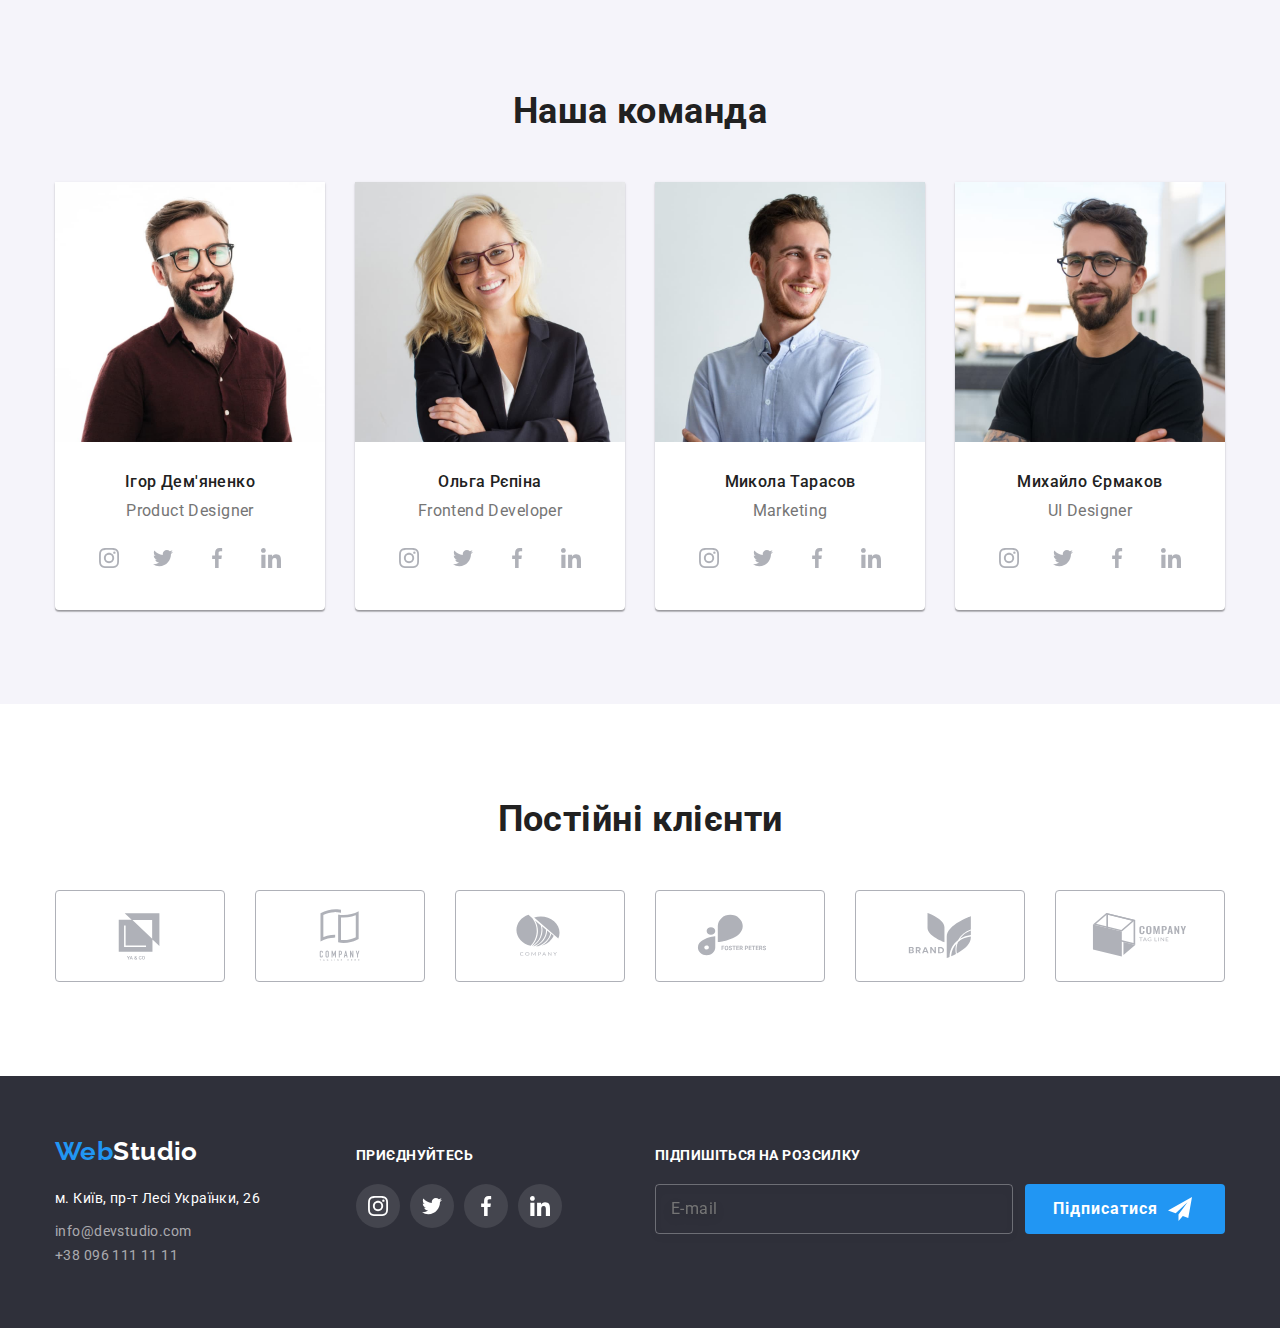
==== commit daede400: "Меняет классы согласно БЭМ" ====
--- a/index.html
+++ b/index.html
@@ -23,36 +23,38 @@
   <body>
     <!--Шапка сайту-->
     <header class="page-header">
-      <div class="container main-nav">
-        <a href="" lang="en" class="logo-header"
-          ><span class="logo-color">Web</span>Studio</a
+      <div class="container page-header__container">
+        <a href="" lang="en" class="logo-header logo page-header__logo"
+          >Web<span class="logo--color-black">Studio</span></a
         >
-        <nav>
-          <ul class="site-nav list">
-            <li class="item">
-              <a href="./index.html" class="link current">Студія</a>
-            </li>
-            <li class="item">
-              <a href="./portfolio.html" class="link">Портфоліо</a>
-            </li>
-            <li class="item"><a href="" class="link">Контакти</a></li>
+        <nav class="nav">
+          <ul class="nav__list list">
+            <li class="nav__item">
+              <a href="./index.html" class="nav__link nav__link--current"
+                >Студія</a
+              >
+            </li>
+            <li class="nav__item">
+              <a href="./portfolio.html" class="nav__link">Портфоліо</a>
+            </li>
+            <li class="nav__item"><a href="" class="nav__link">Контакти</a></li>
           </ul>
         </nav>
         <ul class="contact-nav list">
-          <li class="item">
-            <a class="link" href="mailto:info@devstudio.com">
-              <svg width="16" height="12" class="contacs-icon">
+          <li class="contact-nav__item">
+            <a class="contact-nav__link" href="mailto:info@devstudio.com">
+              <svg width="16" height="12" class="contact-nav__icon">
                 <use href="./images/sprite.svg#icon-envelope"></use>
               </svg>
               <span class="contact-nav-text">info@devstudio.com</span></a
             >
           </li>
-          <li class="item">
-            <a href="tel:+3809611111111" class="link">
-              <svg width="10" height="16" class="contacs-icon">
+          <li class="contact-nav__item">
+            <a href="tel:+3809611111111" class="contact-nav__link">
+              <svg width="10" height="16" class="contact-nav__icon">
                 <use href="./images/sprite.svg#icon-smartphone"></use>
               </svg>
-              <span>+38 096 111 11 11</span></a
+              +38 096 111 11 11</a
             >
           </li>
         </ul>
@@ -61,9 +63,9 @@
     <main>
       <!--Герой-->
       <section class="hero">
-        <div class="container hero-information">
-          <h1 class="hero-title">Ефективні рішення для вашого бізнесу</h1>
-          <button type="button" class="button" data-modal-open>
+        <div class="container hero__group">
+          <h1 class="hero__title">Ефективні рішення для вашого бізнесу</h1>
+          <button type="button" class="button hero__button" data-modal-open>
             Замовити послугу
           </button>
         </div>
@@ -72,50 +74,50 @@
       <section class="advantage">
         <div class="container">
           <h2 class="visually-hidden">Наші переваги</h2>
-          <ul class="list">
-            <li class="item-advantage">
-              <div class="card-advantage">
+          <ul class="advantage__list list">
+            <li class="advantage__item">
+              <div class="advantage__thumb">
                 <svg width="70" height="70">
                   <use href="./images/sprite.svg#icon-antenna"></use>
                 </svg>
               </div>
-              <h3 class="title">УВАГА ДО ДЕТАЛЕЙ</h3>
-              <p class="text">
+              <h3 class="advantage__title">УВАГА ДО ДЕТАЛЕЙ</h3>
+              <p class="advantage__text">
                 Ідейні міркування, і навіть початок повсякденної роботи з
                 формування позиції.
               </p>
             </li>
-            <li class="item-advantage">
-              <div class="card-advantage">
+            <li class="advantage__item">
+              <div class="advantage__thumb">
                 <svg width="70" height="70">
                   <use href="./images/sprite.svg#icon-clock"></use>
                 </svg>
               </div>
-              <h3 class="title">ПУНКТУАЛЬНІСТЬ</h3>
-              <p class="text">
+              <h3 class="advantage__title">ПУНКТУАЛЬНІСТЬ</h3>
+              <p class="advantage__text">
                 Завдання організації, особливо рамки і місце навчання кадрів
                 тягне у себе.
               </p>
             </li>
-            <li class="item-advantage">
-              <div class="card-advantage">
+            <li class="advantage__item">
+              <div class="advantage__thumb">
                 <svg width="70" height="70">
                   <use href="./images/sprite.svg#icon-diagram"></use>
                 </svg>
               </div>
-              <h3 class="title">ПЛАНУВАННЯ</h3>
-              <p class="text">
+              <h3 class="advantage__title">ПЛАНУВАННЯ</h3>
+              <p class="advantage__text">
                 Так само консультація з широким активом значною мірою зумовлює.
               </p>
             </li>
-            <li class="item-advantage">
-              <div class="card-advantage">
+            <li class="advantage__item">
+              <div class="advantage__thumb">
                 <svg width="70" height="70">
                   <use href="./images/sprite.svg#icon-astronaut"></use>
                 </svg>
               </div>
-              <h3 class="title">СУЧАСНІ ТЕХНОЛОГІЇ</h3>
-              <p class="text">
+              <h3 class="advantage__title">СУЧАСНІ ТЕХНОЛОГІЇ</h3>
+              <p class="advantage__text">
                 Значимість цих проблем настільки очевидна, що реалізація
                 планових завдань.
               </p>
@@ -124,107 +126,107 @@
         </div>
       </section>
       <!--Чим займається компанія-->
-      <section class="section work">
+      <section class="work">
         <div class="container">
           <h2 class="section-title">Чим ми займаємося</h2>
-          <ul class="list about-work">
-            <li class="item">
-              <div class="wrapper">
+          <ul class="list work__list">
+            <li class="work__item">
+              <div class="work__wrapper">
                 <img
                   src="./images/types-of-work/types-of-work-1.jpg"
                   alt="Вид робіт 1"
                   width="370"
                 />
-                <p class="text">Десктопні додатки</p>
-              </div>
-            </li>
-            <li class="item">
-              <div class="wrapper">
+                <p class="work__text">Десктопні додатки</p>
+              </div>
+            </li>
+            <li class="work__item">
+              <div class="work__wrapper">
                 <img
                   src="./images/types-of-work/types-of-work-2.jpg"
                   alt="Вид робіт 2"
                   width="370"
                 />
-                <p class="text">Мобільні додатки</p>
-              </div>
-            </li>
-            <li class="item">
-              <div class="wrapper">
+                <p class="work__text">Мобільні додатки</p>
+              </div>
+            </li>
+            <li class="work__item">
+              <div class="work__wrapper">
                 <img
                   src="./images/types-of-work/types-of-work-3.jpg"
                   alt="Вид робіт 3"
                   width="370"
                 />
 
-                <p class="text">Дизайнерські рішення</p>
+                <p class="work__text">Дизайнерські рішення</p>
               </div>
             </li>
           </ul>
         </div>
       </section>
       <!--Команда-->
-      <section class="section team-page">
+      <section class="team">
         <div class="container">
           <h2 class="section-title">Наша команда</h2>
-          <ul class="list team">
-            <li class="item">
+          <ul class="list team__list">
+            <li class="team__item">
               <img
                 src="./images/our_team/1_Igor.jpg"
                 alt="Фото Ігора Дем'яненко"
                 width="270"
               />
-              <div class="bottom">
-                <h3 class="title">Ігор Дем'яненко</h3>
-                <p lang="en" class="text">Product Designer</p>
-                <ul class="list team-socials">
-                  <li class="social-item">
-                    <a
-                      class="link social-link"
+              <div class="team__thumb">
+                <h3 class="team__title">Ігор Дем'яненко</h3>
+                <p lang="en" class="team__text">Product Designer</p>
+                <ul class="list list-socials">
+                  <li class="list-socials__item">
+                    <a
+                      class="link list-socials__link list-socials__link--light"
                       href=""
                       target="_blank"
                       rel="nofollow noopener noreferrer"
                       aria-label="Instagram icon"
                     >
-                      <svg class="socials-icon" width="20" height="20">
+                      <svg class="list-socials__icon" width="20" height="20">
                         <use href="./images/sprite.svg#icon-instagram"></use>
                       </svg>
                     </a>
                   </li>
-                  <li class="social-item">
-                    <a
-                      class="link social-link"
+                  <li class="list-socials__item">
+                    <a
+                      class="link list-socials__link list-socials__link--light"
                       href=""
                       target="_blank"
                       rel="nofollow noopener noreferrer"
                       aria-label="Twitter icon"
                     >
-                      <svg class="socials-icon" width="20" height="20">
+                      <svg class="list-socials__icon" width="20" height="20">
                         <use href="./images/sprite.svg#icon-twitter"></use>
                       </svg>
                     </a>
                   </li>
-                  <li class="social-item">
-                    <a
-                      class="link social-link"
+                  <li class="list-socials__item">
+                    <a
+                      class="link list-socials__link list-socials__link--light"
                       href=""
                       target="_blank"
                       rel="nofollow noopener noreferrer"
                       aria-label="Facebook icon"
                     >
-                      <svg class="socials-icon" width="20" height="20">
+                      <svg class="list-socials__icon" width="20" height="20">
                         <use href="./images/sprite.svg#icon-facebook"></use>
                       </svg>
                     </a>
                   </li>
-                  <li class="social-item">
-                    <a
-                      class="link social-link"
+                  <li class="list-socials__item">
+                    <a
+                      class="link list-socials__link list-socials__link--light"
                       href=""
                       target="_blank"
                       rel="nofollow noopener noreferrer"
                       aria-label="Linkedin icon"
                     >
-                      <svg class="socials-icon" width="20" height="20">
+                      <svg class="list-socials__icon" width="20" height="20">
                         <use href="./images/sprite.svg#icon-linkedin"></use>
                       </svg>
                     </a>
@@ -232,64 +234,64 @@
                 </ul>
               </div>
             </li>
-            <li class="item">
+            <li class="team__item">
               <img
                 src="./images/our_team/2_Olga.jpg"
                 alt="Фото Ольги Рєпіної"
                 width="270"
               />
-              <div class="bottom">
-                <h3 class="title">Ольга Рєпіна</h3>
-                <p lang="en" class="text">Frontend Developer</p>
-                <ul class="list team-socials">
-                  <li class="social-item">
-                    <a
-                      class="link social-link"
+              <div class="team__thumb">
+                <h3 class="team__title">Ольга Рєпіна</h3>
+                <p lang="en" class="team__text">Frontend Developer</p>
+                <ul class="list list-socials">
+                  <li class="list-socials__item">
+                    <a
+                      class="list-socials__link list-socials__link--light"
                       href=""
                       target="_blank"
                       rel="nofollow noopener noreferrer"
                       aria-label="Instagram icon"
                     >
-                      <svg class="socials-icon" width="20" height="20">
+                      <svg class="list-socials__icon" width="20" height="20">
                         <use href="./images/sprite.svg#icon-instagram"></use>
                       </svg>
                     </a>
                   </li>
-                  <li class="social-item">
-                    <a
-                      class="link social-link"
+                  <li class="list-socials__item">
+                    <a
+                      class="list-socials__link list-socials__link--light"
                       href=""
                       target="_blank"
                       rel="nofollow noopener noreferrer"
                       aria-label="Twitter icon"
                     >
-                      <svg class="socials-icon" width="20" height="20">
+                      <svg class="list-socials__icon" width="20" height="20">
                         <use href="./images/sprite.svg#icon-twitter"></use>
                       </svg>
                     </a>
                   </li>
-                  <li class="social-item">
-                    <a
-                      class="link social-link"
+                  <li class="list-socials__item">
+                    <a
+                      class="list-socials__link list-socials__link--light"
                       href=""
                       target="_blank"
                       rel="nofollow noopener noreferrer"
                       aria-label="Facebook icon"
                     >
-                      <svg class="socials-icon" width="20" height="20">
+                      <svg class="list-socials__icon" width="20" height="20">
                         <use href="./images/sprite.svg#icon-facebook"></use>
                       </svg>
                     </a>
                   </li>
-                  <li class="social-item">
-                    <a
-                      class="link social-link"
+                  <li class="list-socials__item">
+                    <a
+                      class="list-socials__link list-socials__link--light"
                       href=""
                       target="_blank"
                       rel="nofollow noopener noreferrer"
                       aria-label="Linkedin icon"
                     >
-                      <svg class="socials-icon" width="20" height="20">
+                      <svg class="list-socials__icon" width="20" height="20">
                         <use href="./images/sprite.svg#icon-linkedin"></use>
                       </svg>
                     </a>
@@ -297,64 +299,64 @@
                 </ul>
               </div>
             </li>
-            <li class="item">
+            <li class="team__item">
               <img
                 src="./images/our_team/3_Nicholas.jpg"
                 alt="Фото Миколи Тарасова"
                 width="270"
               />
-              <div class="bottom">
-                <h3 class="title">Микола Тарасов</h3>
-                <p lang="en" class="text">Marketing</p>
-                <ul class="list team-socials">
-                  <li class="social-item">
-                    <a
-                      class="link social-link"
+              <div class="team__thumb">
+                <h3 class="team__title">Микола Тарасов</h3>
+                <p lang="en" class="team__text">Marketing</p>
+                <ul class="list list-socials">
+                  <li class="list-socials__item">
+                    <a
+                      class="list-socials__link list-socials__link--light"
                       href=""
                       target="_blank"
                       rel="nofollow noopener noreferrer"
                       aria-label="Instagram icon"
                     >
-                      <svg class="socials-icon" width="20" height="20">
+                      <svg class="list-socials__icon" width="20" height="20">
                         <use href="./images/sprite.svg#icon-instagram"></use>
                       </svg>
                     </a>
                   </li>
-                  <li class="social-item">
-                    <a
-                      class="link social-link"
+                  <li class="list-socials__item">
+                    <a
+                      class="list-socials__link list-socials__link--light"
                       href=""
                       target="_blank"
                       rel="nofollow noopener noreferrer"
                       aria-label="Twitter icon"
                     >
-                      <svg class="socials-icon" width="20" height="20">
+                      <svg class="list-socials__icon" width="20" height="20">
                         <use href="./images/sprite.svg#icon-twitter"></use>
                       </svg>
                     </a>
                   </li>
-                  <li class="social-item">
-                    <a
-                      class="link social-link"
+                  <li class="list-socials__item">
+                    <a
+                      class="list-socials__link list-socials__link--light"
                       href=""
                       target="_blank"
                       rel="nofollow noopener noreferrer"
                       aria-label="Facebook icon"
                     >
-                      <svg class="socials-icon" width="20" height="20">
+                      <svg class="list-socials__icon" width="20" height="20">
                         <use href="./images/sprite.svg#icon-facebook"></use>
                       </svg>
                     </a>
                   </li>
-                  <li class="social-item">
-                    <a
-                      class="link social-link"
+                  <li class="list-socials__item">
+                    <a
+                      class="list-socials__link list-socials__link--light"
                       href=""
                       target="_blank"
                       rel="nofollow noopener noreferrer"
                       aria-label="Linkedin icon"
                     >
-                      <svg class="socials-icon" width="20" height="20">
+                      <svg class="list-socials__icon" width="20" height="20">
                         <use href="./images/sprite.svg#icon-linkedin"></use>
                       </svg>
                     </a>
@@ -362,64 +364,64 @@
                 </ul>
               </div>
             </li>
-            <li class="item">
+            <li class="team__item">
               <img
                 src="./images/our_team/4_Mykhailo.jpg"
                 alt="Фото Михайла Єрмакова"
                 width="270"
               />
-              <div class="bottom">
-                <h3 class="title">Михайло Єрмаков</h3>
-                <p lang="en" class="text">UI Designer</p>
-                <ul class="list team-socials">
-                  <li class="social-item">
-                    <a
-                      class="link social-link"
+              <div class="team__thumb">
+                <h3 class="team__title">Михайло Єрмаков</h3>
+                <p lang="en" class="team__text">UI Designer</p>
+                <ul class="list list-socials">
+                  <li class="list-socials__item">
+                    <a
+                      class="list-socials__link list-socials__link--light"
                       href=""
                       target="_blank"
                       rel="nofollow noopener noreferrer"
                       aria-label="Instagram icon"
                     >
-                      <svg class="socials-icon" width="20" height="20">
+                      <svg class="list-socials__icon" width="20" height="20">
                         <use href="./images/sprite.svg#icon-instagram"></use>
                       </svg>
                     </a>
                   </li>
-                  <li class="social-item">
-                    <a
-                      class="link social-link"
+                  <li class="list-socials__item">
+                    <a
+                      class="list-socials__link list-socials__link--light"
                       href=""
                       target="_blank"
                       rel="nofollow noopener noreferrer"
                       aria-label="Twitter icon"
                     >
-                      <svg class="socials-icon" width="20" height="20">
+                      <svg class="list-socials__icon" width="20" height="20">
                         <use href="./images/sprite.svg#icon-twitter"></use>
                       </svg>
                     </a>
                   </li>
-                  <li class="social-item">
-                    <a
-                      class="link social-link"
+                  <li class="list-socials__item">
+                    <a
+                      class="list-socials__link list-socials__link--light"
                       href=""
                       target="_blank"
                       rel="nofollow noopener noreferrer"
                       aria-label="Facebook icon"
                     >
-                      <svg class="socials-icon" width="20" height="20">
+                      <svg class="list-socials__icon" width="20" height="20">
                         <use href="./images/sprite.svg#icon-facebook"></use>
                       </svg>
                     </a>
                   </li>
-                  <li class="social-item">
-                    <a
-                      class="link social-link"
+                  <li class="list-socials__item">
+                    <a
+                      class="list-socials__link list-socials__link--light"
                       href=""
                       target="_blank"
                       rel="nofollow noopener noreferrer"
                       aria-label="Linkedin icon"
                     >
-                      <svg class="socials-icon" width="20" height="20">
+                      <svg class="list-socials__icon" width="20" height="20">
                         <use href="./images/sprite.svg#icon-linkedin"></use>
                       </svg>
                     </a>
@@ -434,81 +436,81 @@
       <section class="clients">
         <div class="container">
           <h2 class="section-title">Постійні клієнти</h2>
-          <ul class="list list-clients">
-            <li class="item-clients">
-              <a
-                class="link clients-link"
+          <ul class="list clients__list">
+            <li class="clients__item">
+              <a
+                class="clients__link"
                 href=""
                 target="_blank"
                 rel="nofollow noopener noreferrer"
                 aria-label=""
               >
-                <svg class="clients-icon" width="106" height="60">
+                <svg class="clients__icon" width="106" height="60">
                   <use href="./images/sprite.svg#icon-logo-one"></use>
                 </svg>
               </a>
             </li>
-            <li class="item-clients">
-              <a
-                class="link clients-link"
-                href=""
+            <li class="clients__item">
+              <a
+                class="clients__link"
+                href="#"
                 target="_blank"
                 rel="nofollow noopener noreferrer"
                 aria-label=""
               >
-                <svg class="clients-icon" width="106" height="60">
+                <svg class="clients__icon" width="106" height="60">
                   <use href="./images/sprite.svg#icon-logo-two"></use>
                 </svg>
               </a>
             </li>
-            <li class="item-clients">
-              <a
-                class="link clients-link"
-                href=""
+            <li class="clients__item">
+              <a
+                class="clients__link"
+                href="#"
                 target="_blank"
                 rel="nofollow noopener noreferrer"
                 aria-label=""
               >
-                <svg class="clients-icon" width="106" height="60">
+                <svg class="clients__icon" width="106" height="60">
                   <use href="./images/sprite.svg#icon-logo-three"></use>
                 </svg>
               </a>
             </li>
-            <li class="item-clients">
-              <a
-                class="link clients-link"
-                href=""
+            <li class="clients__item">
+              <a
+                class="clients__link"
+                href="#"
                 target="_blank"
                 rel="nofollow noopener noreferrer"
                 aria-label=""
               >
-                <svg class="clients-icon" width="106" height="60">
+                <svg class="clients__icon" width="106" height="60">
                   <use href="./images/sprite.svg#icon-logo-four"></use>
                 </svg>
               </a>
             </li>
-            <li class="item-clients">
-              <a
-                class="link clients-link"
-                href=""
+            <li class="clients__item">
+              <a
+                class="clients__link"
+                href="#"
                 target="_blank"
                 rel="nofollow noopener noreferrer"
                 aria-label=""
               >
-                <svg class="clients-icon" width="106" height="60">
+                <svg class="clients__icon" width="106" height="60">
                   <use href="./images/sprite.svg#icon-logo-five"></use>
                 </svg>
               </a>
             </li>
-            <li class="item-clients">
-              <a
-                class="link clients-link"
-                href=""
+            <li class="clients__item">
+              <a
+                class="clients__link"
+                href="#"
                 target="_blank"
                 rel="nofollow noopener noreferrer"
                 aria-label=""
               >
-                <svg class="clients-icon" width="106" height="60">
+                <svg class="clients__icon" width="106" height="60">
                   <use href="./images/sprite.svg#icon-logo-six"></use>
                 </svg>
               </a>
@@ -519,29 +521,33 @@
     </main>
     <!--Подвал сайту-->
     <footer class="footer">
-      <div class="container container-footer">
+      <div class="container footer__container">
         <div class="address-box">
-          <a href="" lang="en" class="logo-footer">
-            <span class="logo-color">Web</span>Studio</a
+          <a href="" lang="en" class="logo footer__logo">
+            Web<span class="logo--color-white">Studio</span></a
           >
           <address>
-            <ul class="list address-list">
-              <li class="item">
+            <ul class="list address-box__list">
+              <li class="address-box__item">
                 <a
                   href="https://goo.gl/maps/dEdwiiQ2Z6k7qwLy8"
                   target="_blank"
                   rel="noopener noreferrer"
-                  class="address"
+                  class="link address-box__link address-box__link--light"
                   >м. Київ, пр-т Лесі Українки, 26</a
                 >
               </li>
               <li class="item">
-                <a href="mailto:info@devstudio.com" class="list-contact"
+                <a
+                  href="mailto:info@devstudio.com"
+                  class="link address-box__link address-box__link--dark"
                   >info@devstudio.com</a
                 >
               </li>
               <li class="item">
-                <a href="tel:+3809611111111" class="list-contact"
+                <a
+                  href="tel:+3809611111111"
+                  class="link address-box__link address-box__link--dark"
                   >+38 096 111 11 11</a
                 >
               </li>
@@ -549,76 +555,76 @@
           </address>
         </div>
         <div>
-          <p class="text-social">приєднуйтесь</p>
-          <ul class="list list-social-footer">
+          <p class="footer__text">приєднуйтесь</p>
+          <ul class="list list-socials">
             <li>
               <a
-                class="link social-link-footer"
+                class="link list-socials__link list-socials__link--dark"
                 href=""
                 target="_blank"
                 rel="nofollow noopener noreferrer"
                 aria-label="Instagram"
               >
-                <svg class="social-footer-icon" width="20" height="20">
+                <svg class="list-socials__icon" width="20" height="20">
                   <use href="./images/sprite.svg#icon-instagram"></use>
                 </svg>
               </a>
             </li>
             <li>
               <a
-                class="link social-link-footer"
+                class="link list-socials__link list-socials__link--dark"
                 href=""
                 target="_blank"
                 rel="nofollow noopener noreferrer"
                 aria-label="twitter"
               >
-                <svg class="social-footer-icon" width="20" height="20">
+                <svg class="list-socials__icon" width="20" height="20">
                   <use href="./images/sprite.svg#icon-twitter"></use>
                 </svg>
               </a>
             </li>
             <li>
               <a
-                class="link social-link-footer"
+                class="link list-socials__link list-socials__link--dark"
                 href=""
                 target="_blank"
                 rel="nofollow noopener noreferrer"
                 aria-label="facebook"
               >
-                <svg class="social-footer-icon" width="20" height="20">
+                <svg class="list-socials__icon" width="20" height="20">
                   <use href="./images/sprite.svg#icon-facebook"></use>
                 </svg>
               </a>
             </li>
             <li>
               <a
-                class="link social-link-footer"
+                class="link list-socials__link list-socials__link--dark"
                 href=""
                 target="_blank"
                 rel="nofollow noopener noreferrer"
                 aria-label="linkedin"
               >
-                <svg class="social-footer-icon" width="20" height="20">
+                <svg class="list-socials__icon" width="20" height="20">
                   <use href="./images/sprite.svg#icon-linkedin"></use>
                 </svg>
               </a>
             </li>
           </ul>
         </div>
-        <div class="follow">
-          <p class="follow-text">Підпишіться на розсилку</p>
-          <form class="follow-field">
-            <label class="follow-label">
+        <div class="footer__thumb">
+          <p class="footer__text">Підпишіться на розсилку</p>
+          <form class="follow">
+            <label class="follow__label">
               <input
-                class="follow-input"
+                class="follow__input"
                 type="email"
                 name="email"
                 placeholder="E-mail"
               />
             </label>
-            <button class="follow-btn button" type="submit">
+            <button class="follow__btn button" type="submit">
               Підписатися
-              <svg class="follow-icon" width="24" height="24">
+              <svg class="follow__icon" width="24" height="24">
                 <use href="./images/sprite.svg#send"></use>
               </svg>
             </button>
--- a/CSS/index.css
+++ b/CSS/index.css
@@ -55,6 +55,18 @@
   /* outline: 2px solid green;
   outline-offset: -2px; */
 }
+
+/* Загальне для секцій */
+
+.section-title {
+  color: var(--title-text-color);
+  font-weight: 700;
+  font-size: 36px;
+  line-height: 1.17;
+  text-align: center;
+  padding-bottom: 50px;
+
+}
 /* Шапка сайту */
 .page-header {
   border-bottom: 1px solid #ECECEC;
@@ -67,37 +79,46 @@
   background-color: var(--color-white-text-bg);
 }
 
-.main-nav {
-  display: flex;
-  align-items: center;
-}
-
-.logo-header {
-  margin-right: 93px;
-  padding-top: 24px;
-  padding-bottom: 25px;
-
-  color: var(--color-text-logo);
+.page-header__container {
+  display: flex;
+  align-items: center;
+}
+
+/* Логотип*/
+.logo {
+  color: var(--accent-color);
   font-family: "Raleway", sans-serif;
   font-weight: 700;
   font-size: 26px;
   line-height: 1.2;
   text-decoration: none;
 }
-
-.logo-color {
-  color: var(--accent-color);
-}
-
-.site-nav {
+.page-header__logo {
+  margin-right: 93px;
+  padding-top: 24px;
+  padding-bottom: 25px;
+}
+.logo--color-black {
+  color: var(--color-text-logo);
+}
+.footer__logo {
+  display: block;
+  margin-bottom: 20px;
+}
+.logo--color-white {
+  color: var(--color-white-text-bg);
+}
+
+/* Навігація сайту */
+.nav__list {
   display:flex;
 }
 
-.site-nav .item:not(:last-child) {
+.nav__item:not(:last-child) {
   margin-right: 50px;
 }
 
-.site-nav .link {
+.nav__link {
   display: block;
   padding-top: 32px;
   padding-bottom: 32px;
@@ -113,23 +134,17 @@
   transition-timing-function: var(--transition-timing-function);
   /* transition: color var(--transition-duration) var(--transition-timing-function); */
 }
-
-.site-nav .link:hover,
-.site-nav .link:focus,
-.contact-nav .link:hover,
-.contact-nav .link:focus {
+.nav__link--current {
   color: var(--accent-color);
 }
-
-.site-nav .link.current {
+.nav__link:hover,
+.nav__link:focus {
   color: var(--accent-color);
 }
-
-.site-nav .item {
+.nav__list .nav__item {
   position: relative;
 }
-
-.site-nav .link.current::after {
+.nav__link--current::after {
   content: "";
   position: absolute;
   bottom: 0;
@@ -143,15 +158,15 @@
   border-radius: 2px;
 }
 
+/* Контакти */
 .contact-nav {
   display: flex;
   margin-left: auto;
 }
-
-.contact-nav .item:not(:last-child) {
+.contact-nav__item:not(:last-child) {
   margin-right: 50px;
 }
-.contact-nav .link {
+.contact-nav__link {
   /* display: block; */
   padding-top: 32px;
   padding-bottom: 32px;
@@ -166,16 +181,16 @@
   transition-duration: var(--transition-duration);
   transition-timing-function: var(--transition-timing-function);
 }
-/* .item .contact-nav {
-  display: flex;
-  align-items: center;
-  justify-content: center;
-} */
-.contacs-icon {
+
+.contact-nav__link:hover,
+.contact-nav__link:focus {
+  color: var(--accent-color);
+}
+.contact-nav__icon {
   fill:currentColor;
   margin-right: 10px;
 }
-.contact-nav .link {
+.contact-nav__link {
   display: flex;
   align-items: center;
 }
@@ -196,11 +211,11 @@
   
 }
 
-.hero-information {
+.hero__group {
   text-align: center;
 }
 
-.hero-title {
+.hero__title {
   width: 696px;
   margin-left: auto;
   margin-right: auto;
@@ -213,6 +228,8 @@
   letter-spacing: 0.06em;
   text-transform: uppercase;
 }
+
+/* Кнопка */
 .button {
   border-radius: 4px;
   color: var(--color-white-text-bg);
@@ -220,21 +237,18 @@
   font-weight: 700;
   font-size: 16px;
   line-height: 1.88;
-  align-items: center;
   letter-spacing: 0.06em;
   border: none;
   font-family: inherit;
   cursor: pointer;
-  
-}
-
-
-.hero .button:hover,
-.hero .button:focus {
+}
+
+.button:hover,
+.button:focus {
   background-color: #188CE8;
 }
-
-.hero .button {
+/* Кнопка герой */
+.hero__button {
   display: inline-flex;
   justify-content: center;
   align-items: center;
@@ -248,27 +262,20 @@
   transition-timing-function: var(--transition-timing-function);
 }
 
-/* Загальне для секцій */
-
-.section-title {
-  color: var(--title-text-color);
-  font-weight: 700;
-  font-size: 36px;
-  line-height: 1.17;
-  text-align: center;
-  padding-bottom: 50px;
-
-}
-
-/* Переваги */
+/* Переваги компанії */
 .advantage {
   padding: 94px 0;
  
 }
-.advantage .title {
+.advantage__list {
+  display: flex;
+  justify-content: space-between;
+}
+
+.advantage__title {
   margin-bottom: 10px;
   width: 270px;
-  
+
   color: var(--title-text-color);
 
   font-weight: 700;
@@ -276,14 +283,12 @@
   line-height: 1.14;
   text-transform: uppercase;
 }
-.advantage .list {
-  display: flex;
-  justify-content: space-between;
-}
-.card-advantage {
-  display: flex;
-  align-items: center;
-  justify-content: center;
+.advantage__thumb {
+  display: flex;
+  align-items: center;
+  justify-content: center;
+  
+  margin-bottom: 30px;
   width: 270px;
   height: 120px;
 
@@ -291,11 +296,7 @@
   border-radius: 4px;
 }
 
-.card-advantage {
-  margin-bottom: 30px;
-}
-
-.advantage .text {
+.advantage__text {
   line-height: 1.71;
   width: 270px;
 }
@@ -320,12 +321,12 @@
   padding-bottom: 94px;
 
 } 
-.about-work {
+.work__list {
   display:flex;
   flex-wrap: wrap;
   gap: 30px;
 }
-.about-work .item {
+.work__item {
   /* margin-right: 30px; */
   /* width: 370px; */
   
@@ -335,12 +336,11 @@
 /* .about-work .item:nth-child(3n) {
 margin-right: 0;
 } */
-.wrapper {
+.work__wrapper {
   position: relative;
 }
 
-
-.about-work .text {
+.work__text {
   position: absolute;
   bottom: 0;
   left: 0;
@@ -354,21 +354,28 @@
   background-color: rgba(47, 48, 58, 0.8);
 
   font-weight: 700;
-    line-height: 1.14;
-    text-align: center;
-    text-transform: uppercase;
-  
-    color: var(--color-white-text-bg);
+  line-height: 1.14;
+  text-align: center;
+  text-transform: uppercase;
+  
+  color: var(--color-white-text-bg);
 }
 
 /* Наша команда */
 .team {
+  background-color: var(--color-button-bg);
+  /* margin-top: 94px; */
+  padding-top: 94px;
+  padding-bottom: 94px;
+}
+
+.team__list {
   display: flex;
   flex-wrap: wrap;
   gap: 30px;
 
 }
-.team .item {
+.team__item {
   /* width: 270px; */
   flex-basis: calc((100% - 30px * 3) / 4);
   /* margin-right: 30px; */
@@ -380,7 +387,11 @@
 /* .team .item:nth-child(4n) {
   margin-right: 0;
 } */
-.team .title {
+
+.team__thumb {
+  padding: 30px 32px;
+}
+.team__title {
   color: var(--title-text-color);
   font-weight: 500;
   font-size: 16px;
@@ -388,38 +399,28 @@
   text-align: center;
   margin-bottom: 10px;
 }
-.team .text {
+.team__text {
   font-size: 16px;
   line-height: 1.19;
   text-align: center;
   padding-bottom: 16px;
 }
-.team-page {
-  background-color: var(--color-button-bg);
-  /* margin-top: 94px; */
-  padding-top: 94px;
-  padding-bottom: 94px;
-}
-
-.team .bottom {
-  padding: 30px 32px;
-}
-
-.team-socials {
+
+/* Соціальні мережі */
+.list-socials {
   display: flex;
   justify-content: center;
   gap: 10px;
 }
 
-.social-link {
+.list-socials__link {
   display: flex;
   align-items: center;
   justify-content: center;
 
   width: 44px;
   height: 44px;
-  color: #AFB1B8;
-  background-color: var(--color-white-text-bg);
+  
   border-radius: 50%;
 
   transition-property: color, background-color;
@@ -428,23 +429,28 @@
   
   /* transition: color var(--transition-duration) var(--transition-timing-function), background-color var(--transition-duration) var(--transition-timing-function); */
 }
-
-.social-link:hover,
-.social-link:focus {
+.list-socials__link--light {
+color: #AFB1B8;
+background-color: var(--color-white-text-bg);
+}
+.list-socials__icon {
+  fill: currentColor;
+}
+.list-socials__link--light:hover,
+.list-socials__link--light:focus {
   color: var(--color-white-text-bg);
   background-color: var(--accent-color);
 }
-.socials-icon {
-  fill: currentColor;
-}
-/* 
-.socials-icon {
-  fill: #AFB1B8;
-}
-
-.social-link:hover .socials-icon {
-  fill: var(--color-white-text-bg);
-} */
+.list-socials__link--dark {
+  color: var(--color-white-text-bg);
+  background-color: rgba(255, 255, 255, 0.1);
+}
+
+.list-socials__link--dark:hover,
+.list-socials__link--dark:focus {
+  background-color: var(--accent-color);
+}
+
 
 /* Постійні клієнти */
 .clients {
@@ -452,12 +458,12 @@
   margin-bottom: 94px;
 }
 
-.list-clients {
+.clients__list {
   display: flex;
   justify-content: center;
   gap: 30px;
 }
-.clients-link {
+.clients__link {
   display: flex;
   align-items: center;
   justify-content: center;
@@ -472,19 +478,16 @@
   transition-timing-function: var(--transition-timing-function);
 }
 
-.clients-link:hover,
-.clients-link:focus {
+.clients__link:hover,
+.clients__link:focus {
   color: var(--accent-color);
   border-color: var(--accent-color);
 }
 
-.clients-icon {
+.clients__icon {
   fill: currentColor;
 }
 
-
-/* border: 1px solid #AFB1B8;
-border-radius: 4px; */
 
 /* Меін сторінки Портфоліо */
 
@@ -495,7 +498,7 @@
   justify-content: center;
 }
 
-.buttons-menu .button {
+.buttons-menu__button {
   max-width: 130px;
   min-width: 0;
   min-height: 38px;
@@ -507,22 +510,18 @@
   font-weight: 500;
   font-size: 16px;
   line-height: 1.62;
-  border: none;
-  font-family: inherit;
-  cursor: pointer;
-  
+
   transition-property: color, background-color, box-shadow;
-    transition-duration: var(--transition-duration);
-    transition-timing-function: var(--transition-timing-function);
+  transition-duration: var(--transition-duration);
+  transition-timing-function: var(--transition-timing-function);
  }
 
-.buttons-menu .item:not(:last-child) {
+.buttons-menu__item:not(:last-child) {
   margin-right: 8px;
 }
 
-
-.buttons-menu .button:hover,
-.buttons-menu .button:focus {
+.buttons-menu__button:hover,
+.buttons-menu__button:focus {
   color: var(--color-white-text-bg);
   background-color: var(--accent-color);
   box-shadow: 0px 3px 1px rgba(0, 0, 0, 0.1), 0px 1px 2px rgba(0, 0, 0, 0.08), 0px 2px 2px rgba(0, 0, 0, 0.12);
@@ -635,126 +634,66 @@
   background-color: var(--color-bg);
   padding: 60px 0;
 }
-.address-list .item:not(:last-child) {
+.footer__container {
+  display: flex;
+  align-items: baseline;
+}
+.footer__text {
+  font-weight: 700;
+  line-height: 1.14;
+  text-transform: uppercase;
+  color: var(--color-white-text-bg);
+
+  margin-bottom: 20px;
+}
+.footer__thumb {
+  margin-left: 93px;
+}
+
+/* Контакти компанії */
+.address-box {
+  margin-right: 70px;
+  width: 231px;
+}
+.address-box__item:not(:last-child) {
   margin-bottom: 9px;
 }
-.logo-footer {
-  display: block;
-  margin-bottom: 20px;
-
-  color: var(--color-white-text-bg);
-  font-family: "Raleway", sans-serif;
-  font-weight: 700;
-  font-size: 26px;
-  line-height: 1.19;
-  text-decoration: none;
-}
-.list .address:hover,
-.list .address:focus,
-.list-contact:hover,
-.list-contact:focus {
-  color: var(--accent-color);
-}
-
-.list .address {
-  color: var(--color-white-text-bg);
+
+.address-box__link {
   font-style: normal;
   font-weight: 400;
   line-height: 1.71;
   text-decoration: none;
-  
+
   transition-property: color;
   transition-duration: var(--transition-duration);
   transition-timing-function: var(--transition-timing-function);
 }
-.list-contact {
+.address-box__link--light {
+  color: var(--color-white-text-bg);
+
+}
+.address-box__link--dark {
   color: var(--color-text-contacts-footer);
-  font-style: normal;
-  font-weight: 400;
-  line-height: 1.71;
-  text-decoration: none;
-}
-
-.container-footer {
-  display: flex;
-  align-items: baseline;
-}
-
-.address-box {
-  margin-right: 70px;
-  width: 231px;
-}
-
-.text-social {
-
-  font-weight: 700;
-  line-height: 1.14;
-  text-transform: uppercase;
-  color: var(--color-white-text-bg);
-
-  margin-bottom: 20px;
-}
-
-.list-social-footer {
-display: flex;
-justify-content: center;
-gap: 10px;
-}
-
-.social-link-footer {
-  display: flex;
-  justify-content: center;
-  align-items: center;
-  width: 44px;
-  height: 44px;
-
-  color: var(--color-white-text-bg);
-  background-color: rgba(255, 255, 255, 0.1);
-  border-radius: 50%;
-
-  transition-property: background-color;
-  transition-duration: var(--transition-duration);
-  transition-timing-function: var(--transition-timing-function);
-}
-
-.social-link-footer:hover,
-.social-link-footer:focus {
-  background-color: var(--accent-color);
-}
-
-.social-footer-icon {
-  fill: currentColor;
-}
-
+}
+
+.address-box__link:hover,
+.address-box__link:focus {
+  color: var(--accent-color);
+}
+
+/* Форма Follow */
 .follow {
-  margin-left: 93px;
-}
-
-.follow-text {
-  margin-bottom: 20px;
-
-  font-weight: 700;
-  line-height: 1.14;
-  text-transform: uppercase;
-
-  color: var(--color-white-text-bg);
-}
-
-.follow-field {
-  display: flex;
-  align-items: center;
-  
- 
-}
-
-.follow-label {
+  display: flex;
+  align-items: center;
+}
+
+.follow__label {
   width: 358px;
   margin-right: 12px;
-  
-}
-
-.follow-input {
-  
+}
+
+.follow__input {
   padding: 15px;
   width: 100%;
   height: 50px;
@@ -778,7 +717,7 @@
 .follow-input::placeholder {
   color: rgba(255, 255, 255, 0.6);
 }
-.follow-btn {
+.follow__btn {
   display: flex;
   align-items: center;
   padding-top: 10px;
@@ -789,12 +728,7 @@
   transition: background-color var(--transition-duration) var(--transition-timing-function);
 }
 
-.follow-btn:hover,
-.follow-btn:focus {
-  background-color: #188CE8;
-}
-
-.follow-icon {
+.follow__icon {
  margin-left: 10px;
  
   fill: currentColor;
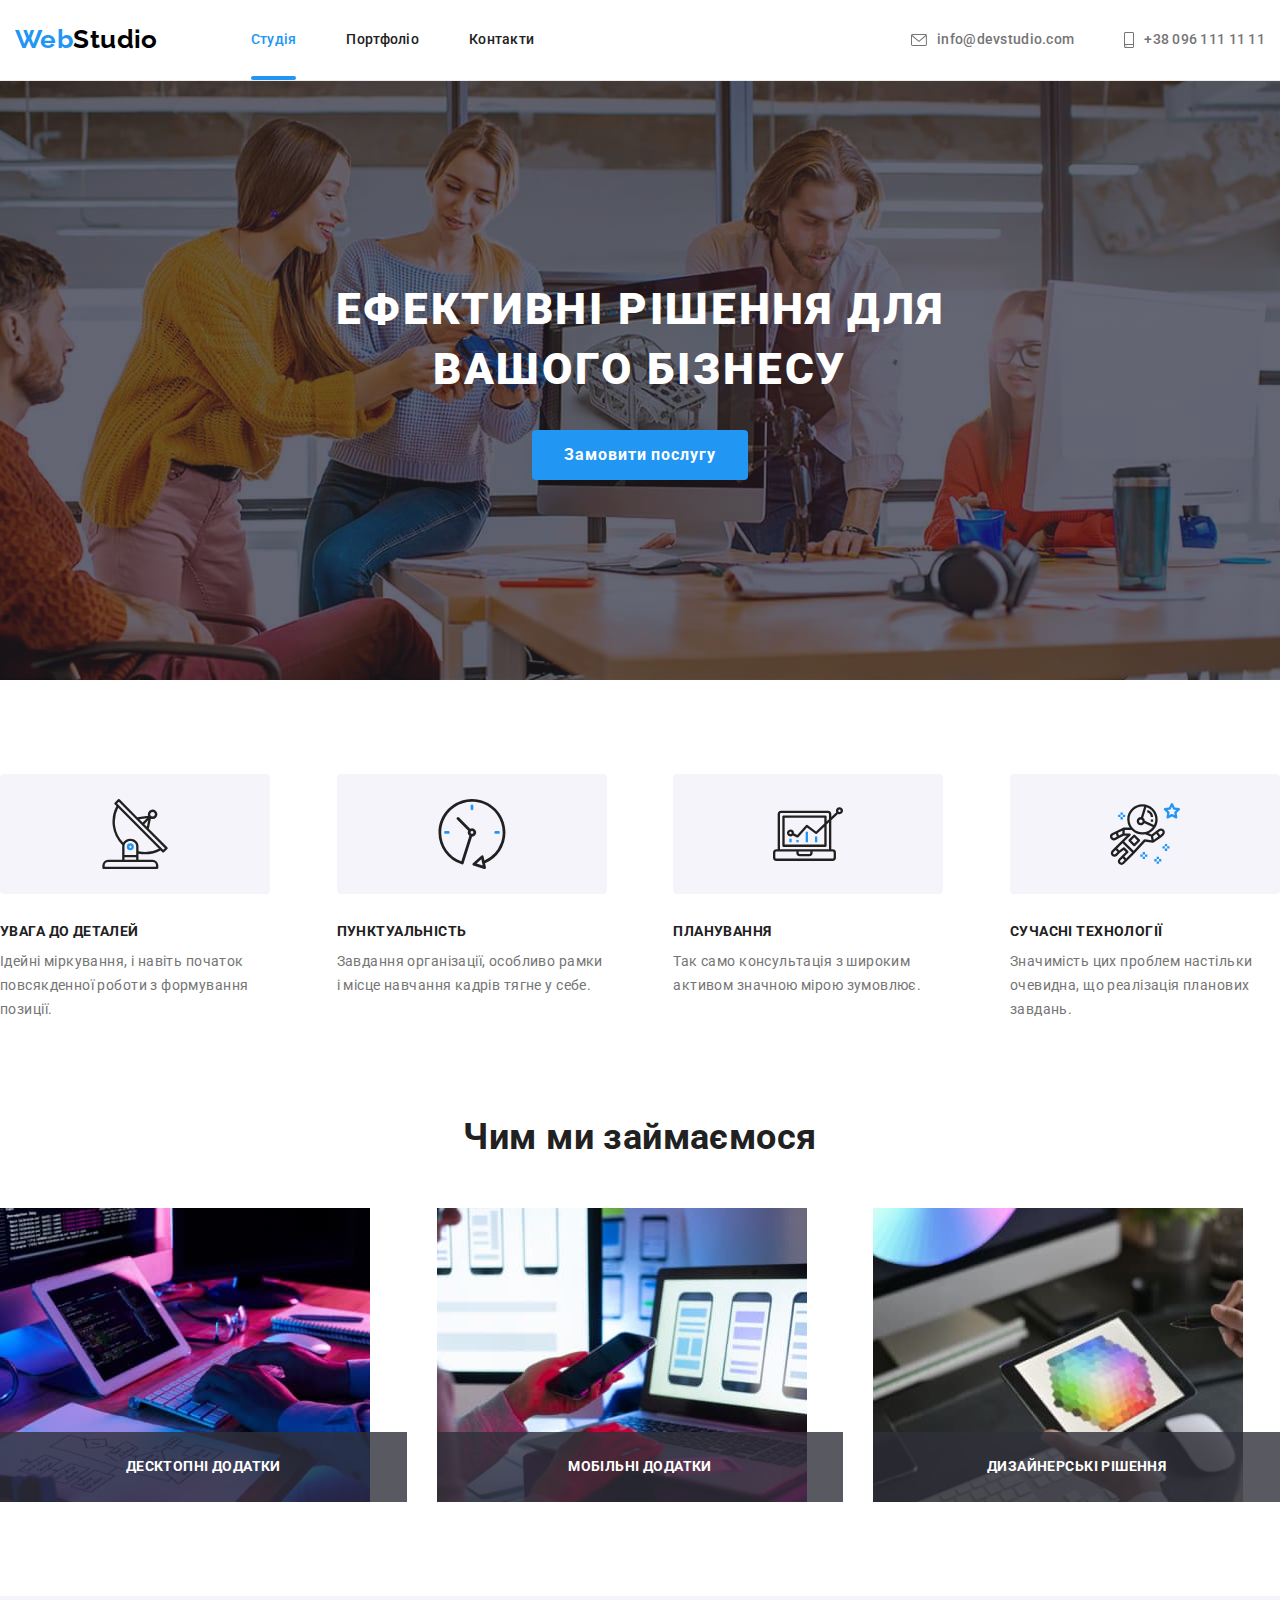
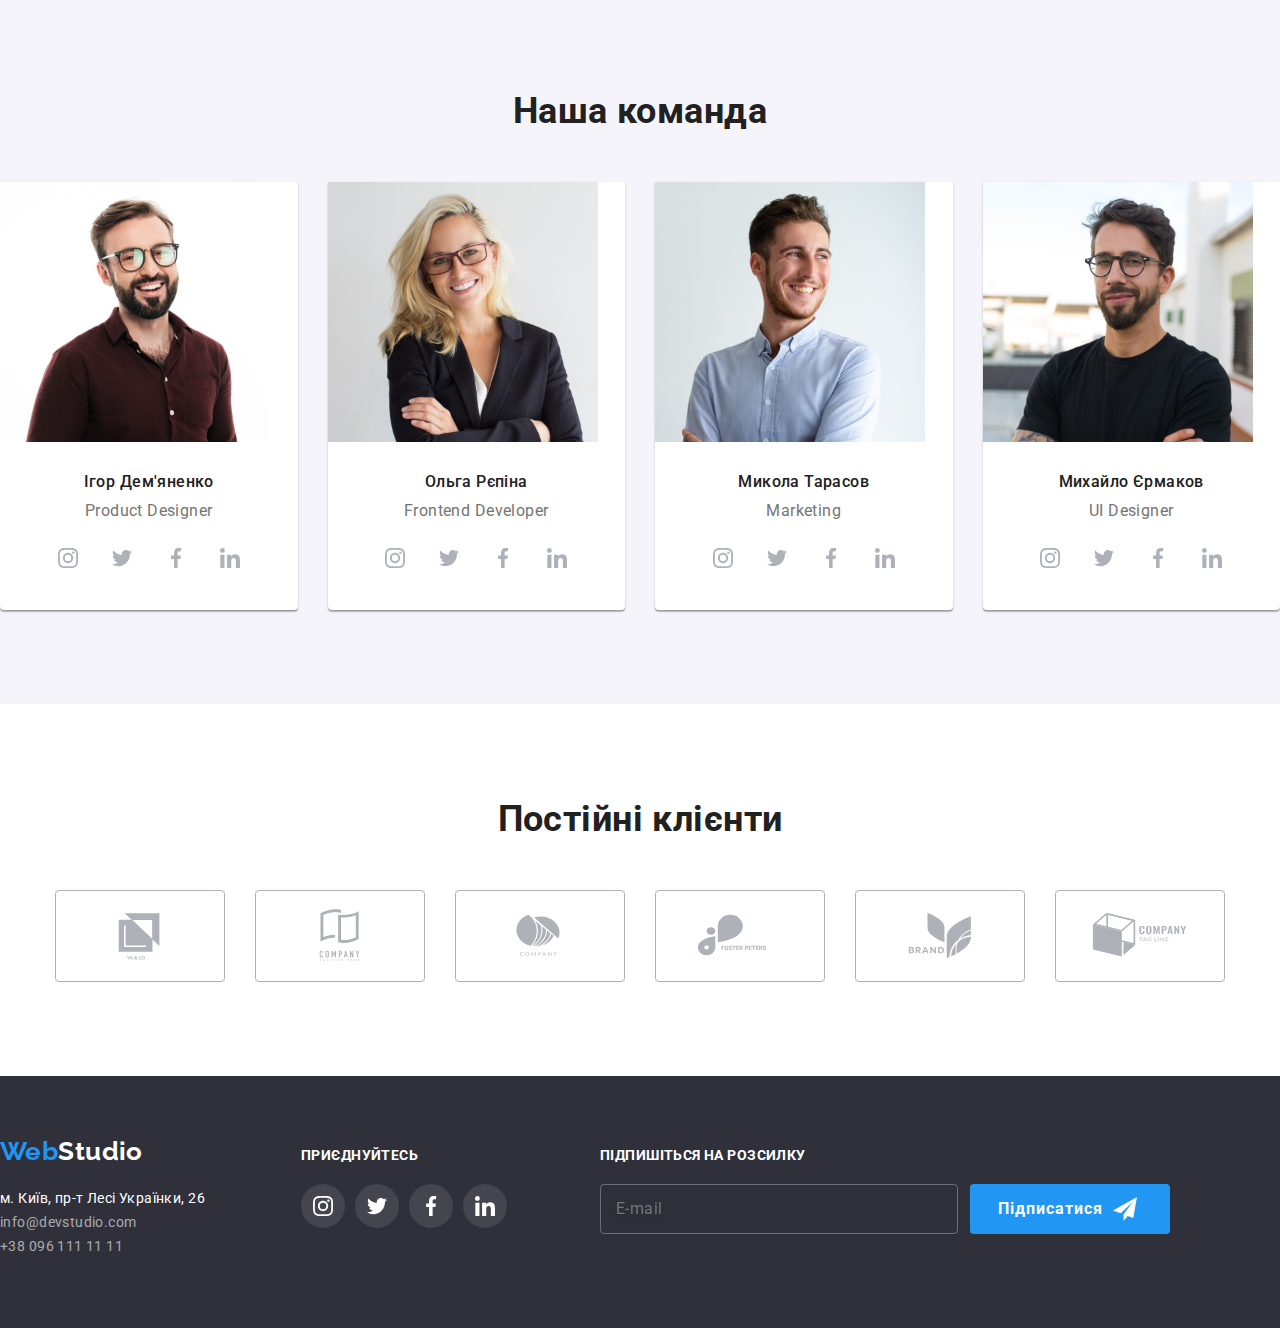
==== commit 11d9ccd7: "Добавляет файлы sass" ====
--- a/index.html
+++ b/index.html
@@ -18,6 +18,7 @@
       href="https://cdnjs.cloudflare.com/ajax/libs/modern-normalize/1.0.0/modern-normalize.min.css"
     />
     <!-- Стилі -->
+    <link rel="stylesheet" href="./CSS/main.min.css" />
     <link rel="stylesheet" href="./CSS/index.css" />
   </head>
   <body>
@@ -537,14 +538,14 @@
                   >м. Київ, пр-т Лесі Українки, 26</a
                 >
               </li>
-              <li class="item">
+              <li class="address-box__item">
                 <a
                   href="mailto:info@devstudio.com"
                   class="link address-box__link address-box__link--dark"
                   >info@devstudio.com</a
                 >
               </li>
-              <li class="item">
+              <li class="address-box__item">
                 <a
                   href="tel:+3809611111111"
                   class="link address-box__link address-box__link--dark"
@@ -622,7 +623,7 @@
                 placeholder="E-mail"
               />
             </label>
-            <button class="follow__btn button" type="submit">
+            <button class="follow__button button" type="submit">
               Підписатися
               <svg class="follow__icon" width="24" height="24">
                 <use href="./images/sprite.svg#send"></use>
--- a/CSS/main.min.css
+++ b/CSS/main.min.css
@@ -0,0 +1 @@
+:root{--primary-text-color: #757575;--title-text-color: #212121;--accent-color: #2196f3;--color-white-text-bg: #ffffff;--color-bg: #2f303a;--color-button-bg: #f5f4fa;--color-text-contacts-footer: rgba(255, 255, 255, 0.6);--color-text-logo: #000000;--transition-duration: 250ms;--transition-timing-function: cubic-bezier(0.4, 0, 0.2, 1)}.visually-hidden{position:absolute;width:1px;height:1px;margin:-1px;border:0;padding:0;white-space:nowrap;-webkit-clip-path:inset(100%);clip-path:inset(100%);clip:rect(0 0 0 0);overflow:hidden}.page-header{width:1200px;padding-left:15px;padding-right:15px;margin-left:auto;margin-right:auto}body{color:var(--primary-text-color);background-color:var(--color-white-text-bg);font-family:"Roboto",sans-serif;font-size:14px;letter-spacing:.03em;padding-top:80px}h1,h2,h3,h4,h5,h6,p{margin:0}img{display:block}.list{list-style:none;margin:0;padding:0}.section-title{color:var(--title-text-color);font-weight:700;font-size:36px;line-height:1.17;text-align:center;padding-bottom:50px}.button{border-radius:4px;color:var(--color-white-text-bg);background-color:var(--accent-color);font-weight:700;font-size:16px;line-height:1.88;letter-spacing:.06em;border:none;font-family:inherit;cursor:pointer;-webkit-transition:background-color var(--transition-duration) var(--transition-timing-function);transition:background-color var(--transition-duration) var(--transition-timing-function)}.button:hover,.button:focus{background-color:#188ce8}.page-header{border-bottom:1px solid #ececec;position:fixed;width:100%;top:0;left:0;z-index:2;background-color:var(--color-white-text-bg)}.page-header__container{display:-webkit-box;display:-ms-flexbox;display:flex;-webkit-box-align:center;-ms-flex-align:center;align-items:center}.page-header__logo{margin-right:93px;padding-top:24px;padding-bottom:25px}.logo{color:var(--accent-color);font-family:"Raleway",sans-serif;font-weight:700;font-size:26px;line-height:1.2;text-decoration:none}.logo--color-black{color:var(--color-text-logo)}.footer__logo{display:block;margin-bottom:20px}.logo--color-white{color:var(--color-white-text-bg)}.nav__list{display:-webkit-box;display:-ms-flexbox;display:flex}.nav__item{position:relative}.nav__item:not(:last-child){margin-right:50px}.nav__link{display:block;padding-top:32px;padding-bottom:32px;color:var(--title-text-color);text-decoration:none;font-weight:500;line-height:1.14;letter-spacing:.02em;-webkit-transition-property:color;transition-property:color;-webkit-transition-duration:var(--transition-duration);transition-duration:var(--transition-duration);-webkit-transition-timing-function:var(--transition-timing-function);transition-timing-function:var(--transition-timing-function)}.nav__link:hover,.nav__link:focus{color:var(--accent-color)}.nav__link--current{color:var(--accent-color)}.nav__link--current::after{content:"";position:absolute;bottom:0;left:0;display:block;width:100%;height:4px;background-color:var(--accent-color);border-radius:2px}.contact-nav{display:-webkit-box;display:-ms-flexbox;display:flex;margin-left:auto}.contact-nav__link{display:-webkit-box;display:-ms-flexbox;display:flex;-webkit-box-align:center;-ms-flex-align:center;align-items:center;padding-top:32px;padding-bottom:32px;color:var(--primary-text-color);text-decoration:none;font-weight:500;line-height:1.14;letter-spacing:.02em;-webkit-transition-property:color;transition-property:color;-webkit-transition-duration:var(--transition-duration);transition-duration:var(--transition-duration);-webkit-transition-timing-function:var(--transition-timing-function);transition-timing-function:var(--transition-timing-function)}.contact-nav__link:hover,.contact-nav__link:focus{color:var(--accent-color)}.contact-nav__item:not(:last-child){margin-right:50px}.contact-nav__icon{fill:currentColor;margin-right:10px}.hero{max-width:1600px;padding-top:200px;padding-bottom:200px;margin-left:auto;margin-right:auto;background-color:rgba(47,48,58,.4);background-image:-webkit-gradient(linear, left top, left bottom, from(rgba(47, 48, 58, 0.4)), to(rgba(47, 48, 58, 0.4))),url(../images/hero/bg.jpg);background-image:linear-gradient(rgba(47, 48, 58, 0.4), rgba(47, 48, 58, 0.4)),url(../images/hero/bg.jpg);background-repeat:no-repeat;background-size:cover;background-position:center}.hero__group{text-align:center}.hero__title{width:696px;margin-left:auto;margin-right:auto;margin-bottom:30px;color:var(--color-white-text-bg);font-weight:900;font-size:44px;line-height:1.36;letter-spacing:.06em;text-transform:uppercase}.hero__button{display:-webkit-inline-box;display:-ms-inline-flexbox;display:inline-flex;-webkit-box-pack:center;-ms-flex-pack:center;justify-content:center;-webkit-box-align:center;-ms-flex-align:center;align-items:center;min-width:216px;padding:10px 32px;-webkit-transition-property:background-color;transition-property:background-color;-webkit-transition-duration:var(--transition-duration);transition-duration:var(--transition-duration);-webkit-transition-timing-function:var(--transition-timing-function);transition-timing-function:var(--transition-timing-function)}.advantage{padding:94px 0}.advantage__list{display:-webkit-box;display:-ms-flexbox;display:flex;-webkit-box-pack:justify;-ms-flex-pack:justify;justify-content:space-between}.advantage__title{margin-bottom:10px;width:270px;color:var(--title-text-color);font-weight:700;font-size:14px;line-height:1.14;text-transform:uppercase}.advantage__thumb{display:-webkit-box;display:-ms-flexbox;display:flex;-webkit-box-align:center;-ms-flex-align:center;align-items:center;-webkit-box-pack:center;-ms-flex-pack:center;justify-content:center;margin-bottom:30px;width:270px;height:120px;background-color:#f5f4fa;border-radius:4px}.advantage__text{line-height:1.71;width:270px}.work{padding-bottom:94px}.work__list{display:-webkit-box;display:-ms-flexbox;display:flex;-ms-flex-wrap:wrap;flex-wrap:wrap;gap:30px}.work__item{-ms-flex-preferred-size:calc((100% - 60px)/3);flex-basis:calc((100% - 60px)/3)}.work__wrapper{position:relative}.work__text{position:absolute;bottom:0;left:0;display:-webkit-box;display:-ms-flexbox;display:flex;-webkit-box-pack:center;-ms-flex-pack:center;justify-content:center;-webkit-box-align:center;-ms-flex-align:center;align-items:center;width:100%;height:70px;background-color:rgba(47,48,58,.8);font-weight:700;line-height:1.14;text-align:center;text-transform:uppercase;color:var(--color-white-text-bg)}.team{background-color:var(--color-button-bg);padding-top:94px;padding-bottom:94px}.team__list{display:-webkit-box;display:-ms-flexbox;display:flex;-ms-flex-wrap:wrap;flex-wrap:wrap;gap:30px}.team__item{-ms-flex-preferred-size:calc((100% - 90px)/4);flex-basis:calc((100% - 90px)/4);border-radius:0px 0px 4px 4px;-webkit-box-shadow:0px 1px 3px rgba(0,0,0,.12),0px 1px 1px rgba(0,0,0,.14),0px 2px 1px rgba(0,0,0,.2);box-shadow:0px 1px 3px rgba(0,0,0,.12),0px 1px 1px rgba(0,0,0,.14),0px 2px 1px rgba(0,0,0,.2);background-color:var(--color-white-text-bg)}.team__thumb{padding:30px 32px}.team__title{color:var(--title-text-color);font-weight:500;font-size:16px;line-height:1.19;text-align:center;margin-bottom:10px}.team__text{font-size:16px;line-height:1.19;text-align:center;padding-bottom:16px}.list-socials{display:-webkit-box;display:-ms-flexbox;display:flex;-webkit-box-pack:center;-ms-flex-pack:center;justify-content:center;gap:10px}.list-socials__link{display:-webkit-box;display:-ms-flexbox;display:flex;-webkit-box-align:center;-ms-flex-align:center;align-items:center;-webkit-box-pack:center;-ms-flex-pack:center;justify-content:center;width:44px;height:44px;border-radius:50%;-webkit-transition-property:color,background-color;transition-property:color,background-color;-webkit-transition-duration:var(--transition-duration);transition-duration:var(--transition-duration);-webkit-transition-timing-function:var(--transition-timing-function);transition-timing-function:var(--transition-timing-function)}.list-socials__link--light{color:#afb1b8;background-color:var(--color-white-text-bg)}.list-socials__link--light:hover,.list-socials__link--light:focus{color:var(--color-white-text-bg);background-color:var(--accent-color)}.list-socials__link--dark{color:var(--color-white-text-bg);background-color:rgba(255,255,255,.1)}.list-socials__link--dark:hover,.list-socials__link--dark:focus{background-color:var(--accent-color)}.list-socials__icon{fill:currentColor}.clients{margin-top:94px;margin-bottom:94px}.clients__list{display:-webkit-box;display:-ms-flexbox;display:flex;-webkit-box-pack:center;-ms-flex-pack:center;justify-content:center;gap:30px}.clients__link{display:-webkit-box;display:-ms-flexbox;display:flex;-webkit-box-align:center;-ms-flex-align:center;align-items:center;-webkit-box-pack:center;-ms-flex-pack:center;justify-content:center;width:170px;height:92px;color:#afb1b8;border:1px solid #afb1b8;border-radius:4px;-webkit-transition-property:color,border-color;transition-property:color,border-color;-webkit-transition-duration:var(--transition-duration);transition-duration:var(--transition-duration);-webkit-transition-timing-function:var(--transition-timing-function);transition-timing-function:var(--transition-timing-function)}.clients__link:hover,.clients__link:focus{color:var(--accent-color);border-color:var(--accent-color)}.clients__icon{fill:currentColor}.footer{background-color:var(--color-bg);padding:60px 0}.footer__container{display:-webkit-box;display:-ms-flexbox;display:flex;-webkit-box-align:baseline;-ms-flex-align:baseline;align-items:baseline}.footer__text{font-weight:700;line-height:1.14;text-transform:uppercase;color:var(--color-white-text-bg);margin-bottom:20px}.footer__thumb{margin-left:93px}.address-box{margin-right:70px;width:231px}.address-box:not(:last-child){margin-bottom:9px}.address-box__link{font-style:normal;font-weight:400;line-height:1.71;text-decoration:none;-webkit-transition-property:color;transition-property:color;-webkit-transition-duration:var(--transition-duration);transition-duration:var(--transition-duration);-webkit-transition-timing-function:var(--transition-timing-function);transition-timing-function:var(--transition-timing-function)}.address-box__link:hover,.address-box__link:focus{color:var(--accent-color)}.address-box__link--light{color:var(--color-white-text-bg)}.address-box__link--dark{color:var(--color-text-contacts-footer)}.follow{display:-webkit-box;display:-ms-flexbox;display:flex;-webkit-box-align:center;-ms-flex-align:center;align-items:center}.follow__label{width:358px;margin-right:12px}.follow__input{padding:15px;width:100%;height:50px;outline:rgba(0,0,0,0);border:1px solid rgba(255,255,255,.3);border-radius:4px;-webkit-filter:drop-shadow(0px 4px 4px rgba(0, 0, 0, 0.15));filter:drop-shadow(0px 4px 4px rgba(0, 0, 0, 0.15));background-color:rgba(0,0,0,0);font-weight:400;font-size:16px;line-height:1.25;letter-spacing:.03em;color:rgba(255,255,255,.6)}.follow-input::-webkit-input-placeholder{color:rgba(255,255,255,.6)}.follow-input::-moz-placeholder{color:rgba(255,255,255,.6)}.follow-input:-ms-input-placeholder{color:rgba(255,255,255,.6)}.follow-input::-ms-input-placeholder{color:rgba(255,255,255,.6)}.follow-input::placeholder{color:rgba(255,255,255,.6)}.follow__button{display:-webkit-box;display:-ms-flexbox;display:flex;-webkit-box-align:center;-ms-flex-align:center;align-items:center;padding-top:10px;padding-bottom:10px;padding-left:28px;min-width:200px;-webkit-transition:background-color var(--transition-duration) var(--transition-timing-function);transition:background-color var(--transition-duration) var(--transition-timing-function)}.follow__icon{margin-left:10px;fill:currentColor}/*# sourceMappingURL=main.min.css.map */--- a/CSS/index.css
+++ b/CSS/index.css
@@ -1,492 +1,4 @@
-/* +цвет текста при наведении и части лого #2196F3; */
-/* +цвет текста заголовков #212121; */
-/* цвет текста героя и части лого в футере #FFFFFF; */
-/* +цвет  основного текста #757575; */
-/* цвет лого Studio в хедере #000000;*/
-/* цвет текста телефона и мыла в футере rgba(255, 255, 255, 0.6); */
-/* +хедер и двух секций background: #FFFFFF; */
-/* наша команда секция  background: #F5F4FA;*/
-/* +секция герой и футер background: #2F303A; */
-/* кнопки background #F5F4FA; */
-/*телефон и адрес в футере rgba(255, 255, 255, 0.6); */
-:root {
-  --primary-text-color: #757575;
-  --title-text-color: #212121;
-  --accent-color: #2196f3;
-  --color-white-text-bg: #ffffff;
-  --color-bg: #2f303a;
-  --color-button-bg: #f5f4fa;
-  --color-text-contacts-footer: rgba(255, 255, 255, 0.6);
-  --color-text-logo: #000000;
-
-  --transition-duration: 250ms;
-  --transition-timing-function: cubic-bezier(0.4, 0, 0.2, 1);
-}
-body {
-  color: var(--primary-text-color);
-  background-color: var(--color-white-text-bg);
-  font-family: "Roboto", sans-serif;
-  font-size: 14px;
-  letter-spacing: 0.03em;
-  padding-top: 80px;
-}
-/* Обнулення дефолтных значень */
-h1, h2, h3, h4, h5, h6, p {
-  margin: 0;
-}
-
-img {
-  display: block;
-}
-
-.list {
-  list-style: none;
-  margin: 0;
-  padding: 0;
-}
-/* Контейнер для сторінки */
-.container {
- 
-  width: 1200px;
-  padding-left: 15px;
-  padding-right: 15px;
-  margin-left: auto;
-  margin-right: auto;
-  /* outline: 2px solid green;
-  outline-offset: -2px; */
-}
-
-/* Загальне для секцій */
-
-.section-title {
-  color: var(--title-text-color);
-  font-weight: 700;
-  font-size: 36px;
-  line-height: 1.17;
-  text-align: center;
-  padding-bottom: 50px;
-
-}
-/* Шапка сайту */
-.page-header {
-  border-bottom: 1px solid #ECECEC;
-  position: fixed;
-  width: 100%;
-  top: 0;
-  left: 0;
-  z-index: 2;
-
-  background-color: var(--color-white-text-bg);
-}
-
-.page-header__container {
-  display: flex;
-  align-items: center;
-}
-
-/* Логотип*/
-.logo {
-  color: var(--accent-color);
-  font-family: "Raleway", sans-serif;
-  font-weight: 700;
-  font-size: 26px;
-  line-height: 1.2;
-  text-decoration: none;
-}
-.page-header__logo {
-  margin-right: 93px;
-  padding-top: 24px;
-  padding-bottom: 25px;
-}
-.logo--color-black {
-  color: var(--color-text-logo);
-}
-.footer__logo {
-  display: block;
-  margin-bottom: 20px;
-}
-.logo--color-white {
-  color: var(--color-white-text-bg);
-}
-
-/* Навігація сайту */
-.nav__list {
-  display:flex;
-}
-
-.nav__item:not(:last-child) {
-  margin-right: 50px;
-}
-
-.nav__link {
-  display: block;
-  padding-top: 32px;
-  padding-bottom: 32px;
-
-  color: var(--title-text-color);
-  text-decoration: none;
-  font-weight: 500;
-  line-height: 1.14;
-  letter-spacing: 0.02em;
-
-  transition-property: color;
-  transition-duration: var(--transition-duration);
-  transition-timing-function: var(--transition-timing-function);
-  /* transition: color var(--transition-duration) var(--transition-timing-function); */
-}
-.nav__link--current {
-  color: var(--accent-color);
-}
-.nav__link:hover,
-.nav__link:focus {
-  color: var(--accent-color);
-}
-.nav__list .nav__item {
-  position: relative;
-}
-.nav__link--current::after {
-  content: "";
-  position: absolute;
-  bottom: 0;
-  left: 0;
-
-  display: block;
-  width: 100%;
-  height: 4px;
-
-  background-color: var(--accent-color);
-  border-radius: 2px;
-}
-
-/* Контакти */
-.contact-nav {
-  display: flex;
-  margin-left: auto;
-}
-.contact-nav__item:not(:last-child) {
-  margin-right: 50px;
-}
-.contact-nav__link {
-  /* display: block; */
-  padding-top: 32px;
-  padding-bottom: 32px;
-
-  color: var(--primary-text-color);
-  text-decoration: none;
-  font-weight: 500;
-  line-height: 1.14;
-  letter-spacing: 0.02em;
-
-  transition-property: color;
-  transition-duration: var(--transition-duration);
-  transition-timing-function: var(--transition-timing-function);
-}
-
-.contact-nav__link:hover,
-.contact-nav__link:focus {
-  color: var(--accent-color);
-}
-.contact-nav__icon {
-  fill:currentColor;
-  margin-right: 10px;
-}
-.contact-nav__link {
-  display: flex;
-  align-items: center;
-}
-
-/* Герой */
-.hero {
-  max-width: 1600px;
-  padding-top: 200px;
-  padding-bottom: 200px;
-  margin-left: auto;
-  margin-right: auto;
-
-  background-color: rgba(47, 48, 58, 0.4);
-  background-image: linear-gradient(rgba(47, 48, 58, 0.4), rgba(47, 48, 58, 0.4)), url(../images/hero/bg.jpg);
-  background-repeat: no-repeat;
-  background-size: cover;
-  background-position: center;
-  
-}
-
-.hero__group {
-  text-align: center;
-}
-
-.hero__title {
-  width: 696px;
-  margin-left: auto;
-  margin-right: auto;
-  margin-bottom: 30px;
-
-  color: var(--color-white-text-bg);
-  font-weight: 900;
-  font-size: 44px;
-  line-height: 1.36;
-  letter-spacing: 0.06em;
-  text-transform: uppercase;
-}
-
-/* Кнопка */
-.button {
-  border-radius: 4px;
-  color: var(--color-white-text-bg);
-  background-color: var(--accent-color);
-  font-weight: 700;
-  font-size: 16px;
-  line-height: 1.88;
-  letter-spacing: 0.06em;
-  border: none;
-  font-family: inherit;
-  cursor: pointer;
-}
-
-.button:hover,
-.button:focus {
-  background-color: #188CE8;
-}
-/* Кнопка герой */
-.hero__button {
-  display: inline-flex;
-  justify-content: center;
-  align-items: center;
-
-  /* min-height: 50px; */
-  min-width: 216px;
-  padding: 10px 32px;
-  
-  transition-property: background-color;
-  transition-duration: var(--transition-duration);
-  transition-timing-function: var(--transition-timing-function);
-}
-
-/* Переваги компанії */
-.advantage {
-  padding: 94px 0;
- 
-}
-.advantage__list {
-  display: flex;
-  justify-content: space-between;
-}
-
-.advantage__title {
-  margin-bottom: 10px;
-  width: 270px;
-
-  color: var(--title-text-color);
-
-  font-weight: 700;
-  font-size: 14px;
-  line-height: 1.14;
-  text-transform: uppercase;
-}
-.advantage__thumb {
-  display: flex;
-  align-items: center;
-  justify-content: center;
-  
-  margin-bottom: 30px;
-  width: 270px;
-  height: 120px;
-
-  background-color: #F5F4FA;
-  border-radius: 4px;
-}
-
-.advantage__text {
-  line-height: 1.71;
-  width: 270px;
-}
-
-.visually-hidden {
-  position: absolute;
-  width: 1px;
-  height: 1px;
-  margin: -1px;
-  border: 0;
-  padding: 0;
-
-  white-space: nowrap;
-  clip-path: inset(100%);
-  clip: rect(0 0 0 0);
-  overflow: hidden;
-}
-
-/* Чим займаєтся компанія */
-
-.work {
-  padding-bottom: 94px;
-
-} 
-.work__list {
-  display:flex;
-  flex-wrap: wrap;
-  gap: 30px;
-}
-.work__item {
-  /* margin-right: 30px; */
-  /* width: 370px; */
-  
-
-  flex-basis: calc((100% - 30px * 2) / 3);
-}
-/* .about-work .item:nth-child(3n) {
-margin-right: 0;
-} */
-.work__wrapper {
-  position: relative;
-}
-
-.work__text {
-  position: absolute;
-  bottom: 0;
-  left: 0;
-
-  display: flex;
-  justify-content: center;
-  align-items: center;
-  width: 100%;
-  height: 70px;
-
-  background-color: rgba(47, 48, 58, 0.8);
-
-  font-weight: 700;
-  line-height: 1.14;
-  text-align: center;
-  text-transform: uppercase;
-  
-  color: var(--color-white-text-bg);
-}
-
-/* Наша команда */
-.team {
-  background-color: var(--color-button-bg);
-  /* margin-top: 94px; */
-  padding-top: 94px;
-  padding-bottom: 94px;
-}
-
-.team__list {
-  display: flex;
-  flex-wrap: wrap;
-  gap: 30px;
-
-}
-.team__item {
-  /* width: 270px; */
-  flex-basis: calc((100% - 30px * 3) / 4);
-  /* margin-right: 30px; */
-  border-radius: 0px 0px 4px 4px;
-  box-shadow: 0px 1px 3px rgba(0, 0, 0, 0.12), 0px 1px 1px rgba(0, 0, 0, 0.14), 0px 2px 1px rgba(0, 0, 0, 0.2);
-
-  background-color: var(--color-white-text-bg);
-}
-/* .team .item:nth-child(4n) {
-  margin-right: 0;
-} */
-
-.team__thumb {
-  padding: 30px 32px;
-}
-.team__title {
-  color: var(--title-text-color);
-  font-weight: 500;
-  font-size: 16px;
-  line-height: 1.19;
-  text-align: center;
-  margin-bottom: 10px;
-}
-.team__text {
-  font-size: 16px;
-  line-height: 1.19;
-  text-align: center;
-  padding-bottom: 16px;
-}
-
-/* Соціальні мережі */
-.list-socials {
-  display: flex;
-  justify-content: center;
-  gap: 10px;
-}
-
-.list-socials__link {
-  display: flex;
-  align-items: center;
-  justify-content: center;
-
-  width: 44px;
-  height: 44px;
-  
-  border-radius: 50%;
-
-  transition-property: color, background-color;
-  transition-duration: var(--transition-duration);
-  transition-timing-function: var(--transition-timing-function);
-  
-  /* transition: color var(--transition-duration) var(--transition-timing-function), background-color var(--transition-duration) var(--transition-timing-function); */
-}
-.list-socials__link--light {
-color: #AFB1B8;
-background-color: var(--color-white-text-bg);
-}
-.list-socials__icon {
-  fill: currentColor;
-}
-.list-socials__link--light:hover,
-.list-socials__link--light:focus {
-  color: var(--color-white-text-bg);
-  background-color: var(--accent-color);
-}
-.list-socials__link--dark {
-  color: var(--color-white-text-bg);
-  background-color: rgba(255, 255, 255, 0.1);
-}
-
-.list-socials__link--dark:hover,
-.list-socials__link--dark:focus {
-  background-color: var(--accent-color);
-}
-
-
-/* Постійні клієнти */
-.clients {
-  margin-top: 94px;
-  margin-bottom: 94px;
-}
-
-.clients__list {
-  display: flex;
-  justify-content: center;
-  gap: 30px;
-}
-.clients__link {
-  display: flex;
-  align-items: center;
-  justify-content: center;
-  width: 170px;
-  height: 92px;
-
-  color: #AFB1B8;
-  border: 1px solid #AFB1B8;
-  border-radius: 4px;
-  transition-property: color, border-color;
-  transition-duration: var(--transition-duration);
-  transition-timing-function: var(--transition-timing-function);
-}
-
-.clients__link:hover,
-.clients__link:focus {
-  color: var(--accent-color);
-  border-color: var(--accent-color);
-}
-
-.clients__icon {
-  fill: currentColor;
-}
+
 
 
 /* Меін сторінки Портфоліо */
@@ -628,111 +140,8 @@
   border-bottom: 1px solid #EEEEEE;
 }
 
-/* Футер   */
-
-.footer {
-  background-color: var(--color-bg);
-  padding: 60px 0;
-}
-.footer__container {
-  display: flex;
-  align-items: baseline;
-}
-.footer__text {
-  font-weight: 700;
-  line-height: 1.14;
-  text-transform: uppercase;
-  color: var(--color-white-text-bg);
-
-  margin-bottom: 20px;
-}
-.footer__thumb {
-  margin-left: 93px;
-}
-
-/* Контакти компанії */
-.address-box {
-  margin-right: 70px;
-  width: 231px;
-}
-.address-box__item:not(:last-child) {
-  margin-bottom: 9px;
-}
-
-.address-box__link {
-  font-style: normal;
-  font-weight: 400;
-  line-height: 1.71;
-  text-decoration: none;
-
-  transition-property: color;
-  transition-duration: var(--transition-duration);
-  transition-timing-function: var(--transition-timing-function);
-}
-.address-box__link--light {
-  color: var(--color-white-text-bg);
-
-}
-.address-box__link--dark {
-  color: var(--color-text-contacts-footer);
-}
-
-.address-box__link:hover,
-.address-box__link:focus {
-  color: var(--accent-color);
-}
-
-/* Форма Follow */
-.follow {
-  display: flex;
-  align-items: center;
-}
-
-.follow__label {
-  width: 358px;
-  margin-right: 12px;
-}
-
-.follow__input {
-  padding: 15px;
-  width: 100%;
-  height: 50px;
-
-  outline: transparent;
-
-  border: 1px solid rgba(255, 255, 255, 0.3);
-  border-radius: 4px;
-  /* box-shadow: 0px 4px 4px rgba(0, 0, 0, 0.15); */
-  filter: drop-shadow(0px 4px 4px rgba(0, 0, 0, 0.15));
-  background-color: transparent;
-
-  font-weight: 400;
-  font-size: 16px;
-  line-height: calc(20 / 16);
-  letter-spacing: 0.03em;
-  
-  color:rgba(255, 255, 255, 0.6);
-}
-
-.follow-input::placeholder {
-  color: rgba(255, 255, 255, 0.6);
-}
-.follow__btn {
-  display: flex;
-  align-items: center;
-  padding-top: 10px;
-  padding-bottom: 10px;
-  padding-left: 28px;
-  min-width: 200px;
-  
-  transition: background-color var(--transition-duration) var(--transition-timing-function);
-}
-
-.follow__icon {
- margin-left: 10px;
- 
-  fill: currentColor;
-}
+
+
 
 
 
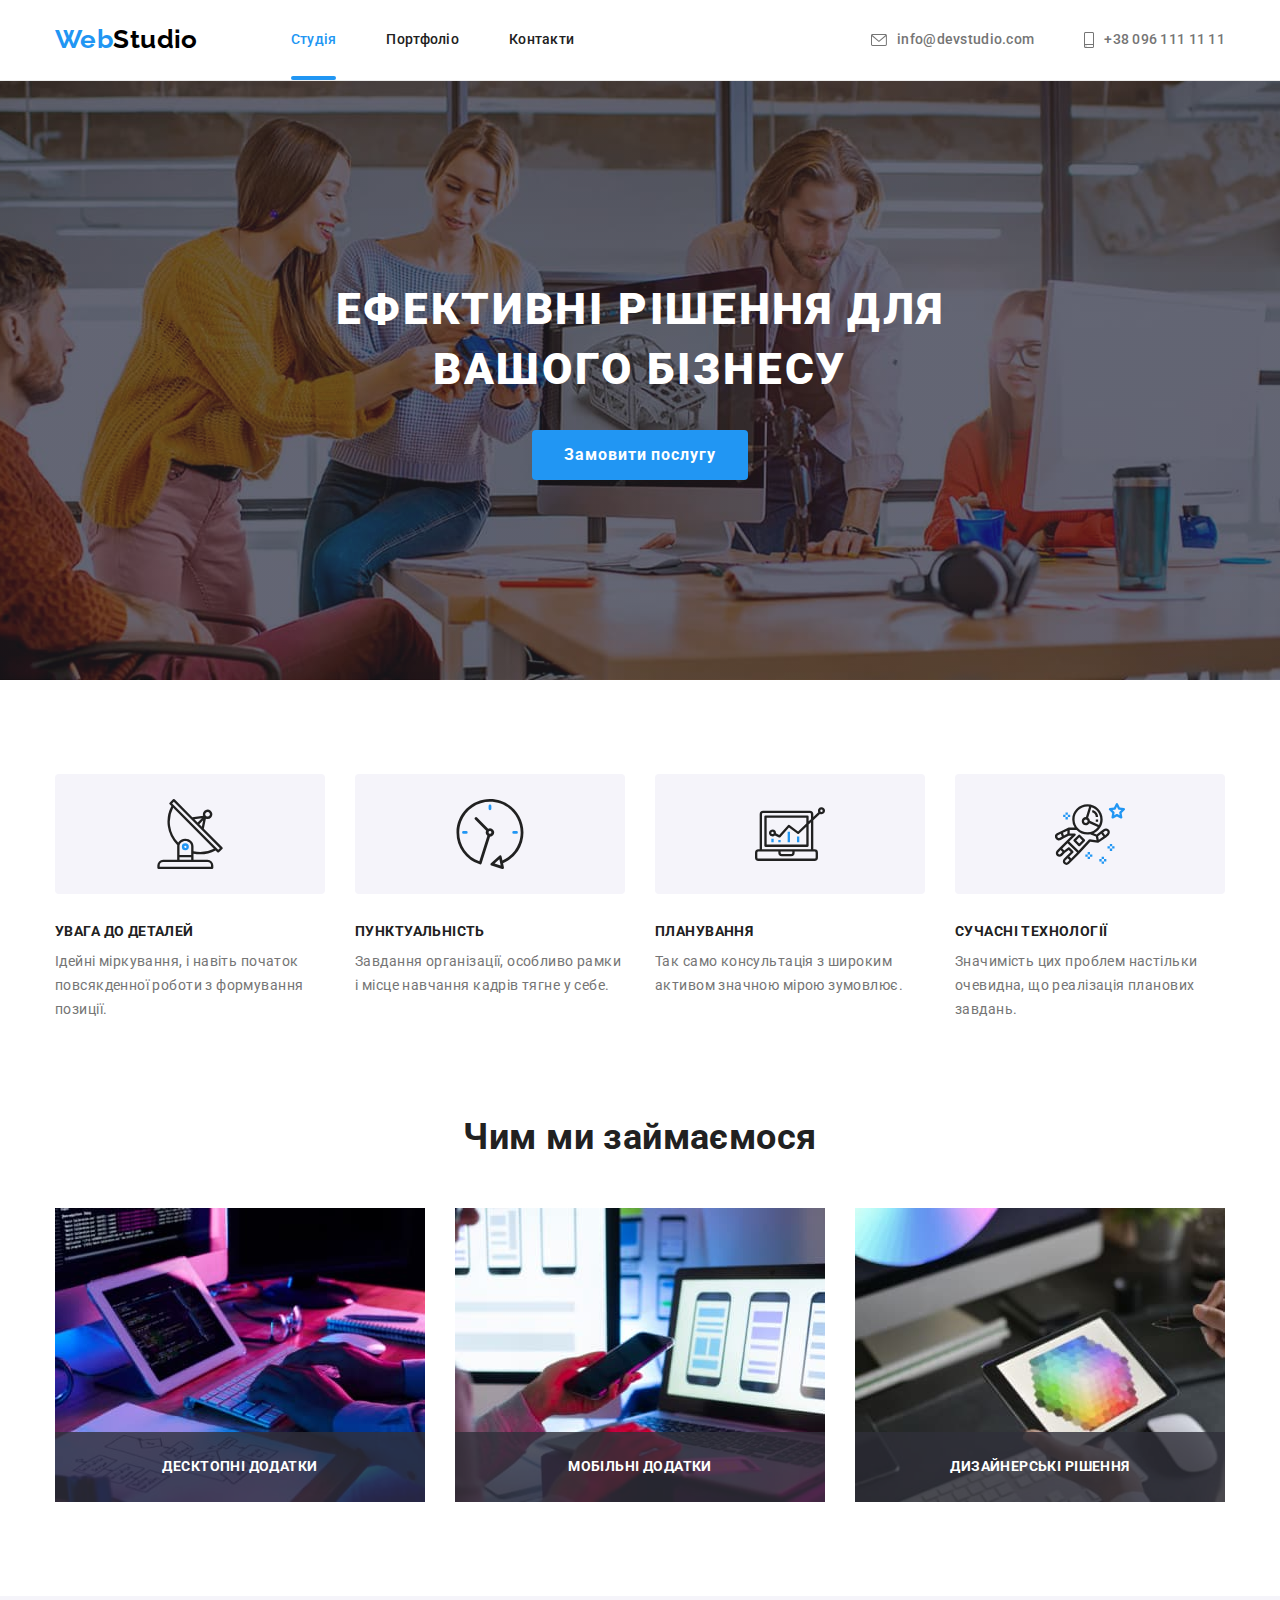
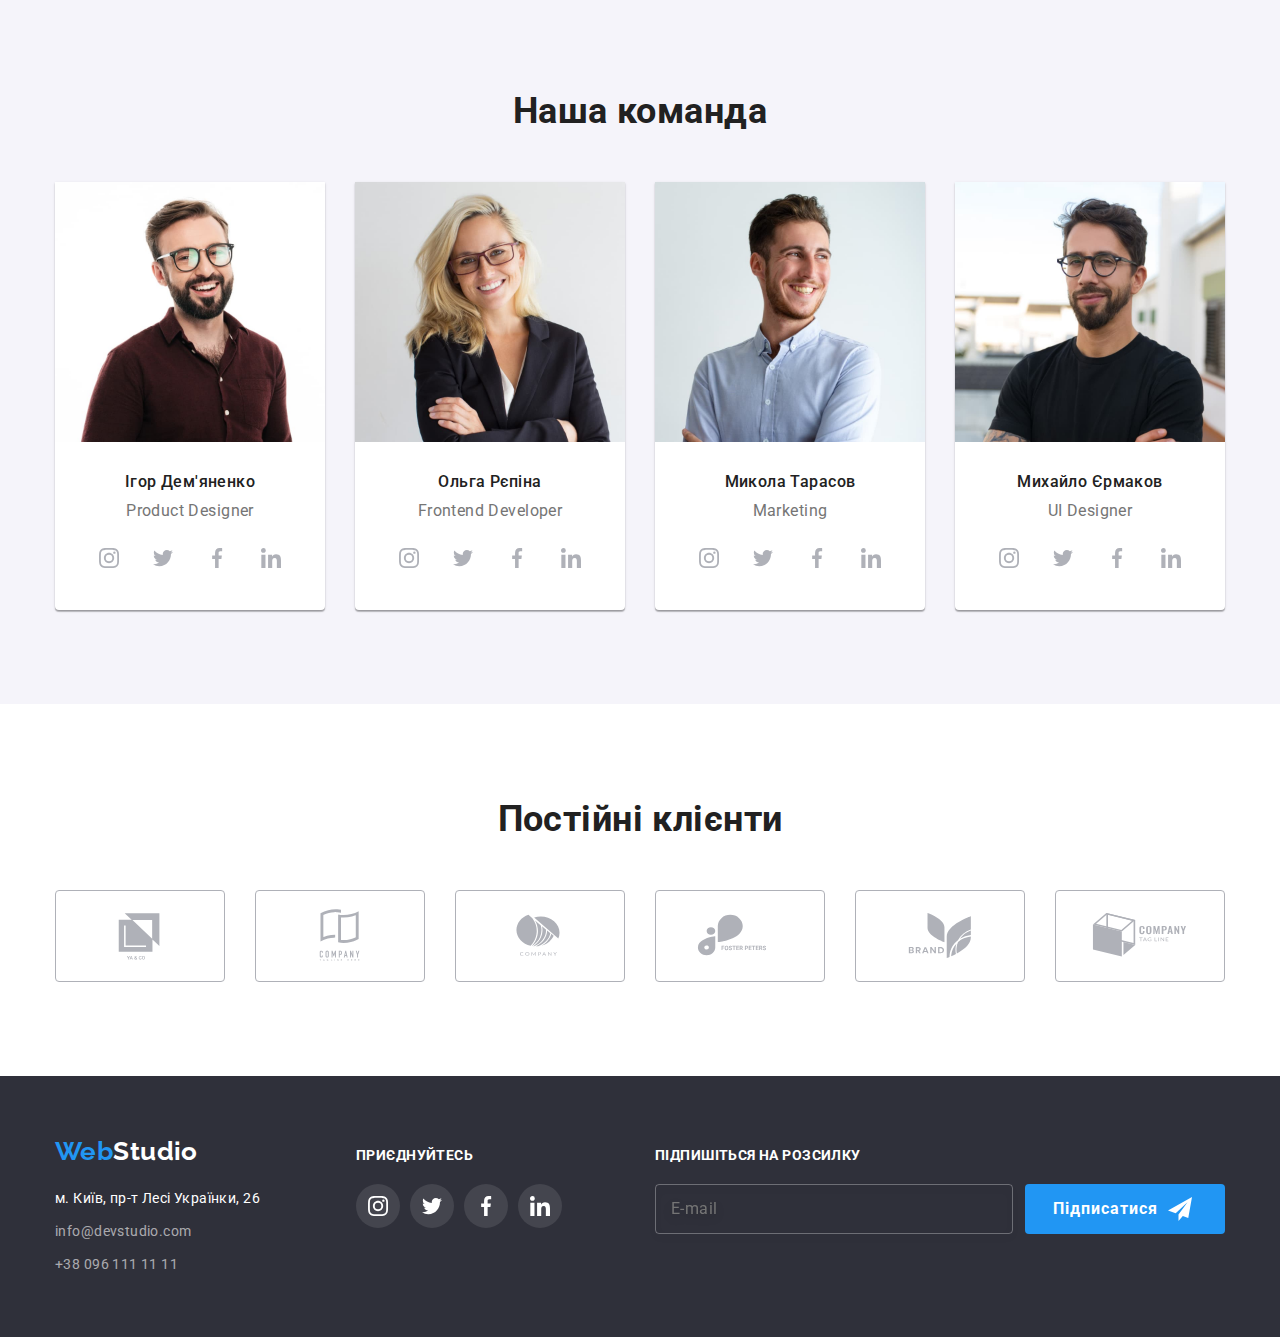
==== commit 80567790: "Вносит изменения в css согласно sass" ====
--- a/index.html
+++ b/index.html
@@ -19,7 +19,7 @@
     />
     <!-- Стилі -->
     <link rel="stylesheet" href="./CSS/main.min.css" />
-    <link rel="stylesheet" href="./CSS/index.css" />
+    <!-- <link rel="stylesheet" href="./CSS/index.css" /> -->
   </head>
   <body>
     <!--Шапка сайту-->
@@ -41,7 +41,7 @@
             <li class="nav__item"><a href="" class="nav__link">Контакти</a></li>
           </ul>
         </nav>
-        <ul class="contact-nav list">
+        <ul class="contact-nav">
           <li class="contact-nav__item">
             <a class="contact-nav__link" href="mailto:info@devstudio.com">
               <svg width="16" height="12" class="contact-nav__icon">
@@ -75,7 +75,7 @@
       <section class="advantage">
         <div class="container">
           <h2 class="visually-hidden">Наші переваги</h2>
-          <ul class="advantage__list list">
+          <ul class="advantage__list">
             <li class="advantage__item">
               <div class="advantage__thumb">
                 <svg width="70" height="70">
@@ -130,7 +130,7 @@
       <section class="work">
         <div class="container">
           <h2 class="section-title">Чим ми займаємося</h2>
-          <ul class="list work__list">
+          <ul class="work__list">
             <li class="work__item">
               <div class="work__wrapper">
                 <img
@@ -169,7 +169,7 @@
       <section class="team">
         <div class="container">
           <h2 class="section-title">Наша команда</h2>
-          <ul class="list team__list">
+          <ul class="team__list">
             <li class="team__item">
               <img
                 src="./images/our_team/1_Igor.jpg"
@@ -179,7 +179,7 @@
               <div class="team__thumb">
                 <h3 class="team__title">Ігор Дем'яненко</h3>
                 <p lang="en" class="team__text">Product Designer</p>
-                <ul class="list list-socials">
+                <ul class="list-socials">
                   <li class="list-socials__item">
                     <a
                       class="link list-socials__link list-socials__link--light"
@@ -528,7 +528,7 @@
             Web<span class="logo--color-white">Studio</span></a
           >
           <address>
-            <ul class="list address-box__list">
+            <ul class="address-box__list">
               <li class="address-box__item">
                 <a
                   href="https://goo.gl/maps/dEdwiiQ2Z6k7qwLy8"
@@ -557,7 +557,7 @@
         </div>
         <div>
           <p class="footer__text">приєднуйтесь</p>
-          <ul class="list list-socials">
+          <ul class="list-socials">
             <li>
               <a
                 class="link list-socials__link list-socials__link--dark"
--- a/CSS/main.min.css
+++ b/CSS/main.min.css
@@ -1 +1 @@
-:root{--primary-text-color: #757575;--title-text-color: #212121;--accent-color: #2196f3;--color-white-text-bg: #ffffff;--color-bg: #2f303a;--color-button-bg: #f5f4fa;--color-text-contacts-footer: rgba(255, 255, 255, 0.6);--color-text-logo: #000000;--transition-duration: 250ms;--transition-timing-function: cubic-bezier(0.4, 0, 0.2, 1)}.visually-hidden{position:absolute;width:1px;height:1px;margin:-1px;border:0;padding:0;white-space:nowrap;-webkit-clip-path:inset(100%);clip-path:inset(100%);clip:rect(0 0 0 0);overflow:hidden}.page-header{width:1200px;padding-left:15px;padding-right:15px;margin-left:auto;margin-right:auto}body{color:var(--primary-text-color);background-color:var(--color-white-text-bg);font-family:"Roboto",sans-serif;font-size:14px;letter-spacing:.03em;padding-top:80px}h1,h2,h3,h4,h5,h6,p{margin:0}img{display:block}.list{list-style:none;margin:0;padding:0}.section-title{color:var(--title-text-color);font-weight:700;font-size:36px;line-height:1.17;text-align:center;padding-bottom:50px}.button{border-radius:4px;color:var(--color-white-text-bg);background-color:var(--accent-color);font-weight:700;font-size:16px;line-height:1.88;letter-spacing:.06em;border:none;font-family:inherit;cursor:pointer;-webkit-transition:background-color var(--transition-duration) var(--transition-timing-function);transition:background-color var(--transition-duration) var(--transition-timing-function)}.button:hover,.button:focus{background-color:#188ce8}.page-header{border-bottom:1px solid #ececec;position:fixed;width:100%;top:0;left:0;z-index:2;background-color:var(--color-white-text-bg)}.page-header__container{display:-webkit-box;display:-ms-flexbox;display:flex;-webkit-box-align:center;-ms-flex-align:center;align-items:center}.page-header__logo{margin-right:93px;padding-top:24px;padding-bottom:25px}.logo{color:var(--accent-color);font-family:"Raleway",sans-serif;font-weight:700;font-size:26px;line-height:1.2;text-decoration:none}.logo--color-black{color:var(--color-text-logo)}.footer__logo{display:block;margin-bottom:20px}.logo--color-white{color:var(--color-white-text-bg)}.nav__list{display:-webkit-box;display:-ms-flexbox;display:flex}.nav__item{position:relative}.nav__item:not(:last-child){margin-right:50px}.nav__link{display:block;padding-top:32px;padding-bottom:32px;color:var(--title-text-color);text-decoration:none;font-weight:500;line-height:1.14;letter-spacing:.02em;-webkit-transition-property:color;transition-property:color;-webkit-transition-duration:var(--transition-duration);transition-duration:var(--transition-duration);-webkit-transition-timing-function:var(--transition-timing-function);transition-timing-function:var(--transition-timing-function)}.nav__link:hover,.nav__link:focus{color:var(--accent-color)}.nav__link--current{color:var(--accent-color)}.nav__link--current::after{content:"";position:absolute;bottom:0;left:0;display:block;width:100%;height:4px;background-color:var(--accent-color);border-radius:2px}.contact-nav{display:-webkit-box;display:-ms-flexbox;display:flex;margin-left:auto}.contact-nav__link{display:-webkit-box;display:-ms-flexbox;display:flex;-webkit-box-align:center;-ms-flex-align:center;align-items:center;padding-top:32px;padding-bottom:32px;color:var(--primary-text-color);text-decoration:none;font-weight:500;line-height:1.14;letter-spacing:.02em;-webkit-transition-property:color;transition-property:color;-webkit-transition-duration:var(--transition-duration);transition-duration:var(--transition-duration);-webkit-transition-timing-function:var(--transition-timing-function);transition-timing-function:var(--transition-timing-function)}.contact-nav__link:hover,.contact-nav__link:focus{color:var(--accent-color)}.contact-nav__item:not(:last-child){margin-right:50px}.contact-nav__icon{fill:currentColor;margin-right:10px}.hero{max-width:1600px;padding-top:200px;padding-bottom:200px;margin-left:auto;margin-right:auto;background-color:rgba(47,48,58,.4);background-image:-webkit-gradient(linear, left top, left bottom, from(rgba(47, 48, 58, 0.4)), to(rgba(47, 48, 58, 0.4))),url(../images/hero/bg.jpg);background-image:linear-gradient(rgba(47, 48, 58, 0.4), rgba(47, 48, 58, 0.4)),url(../images/hero/bg.jpg);background-repeat:no-repeat;background-size:cover;background-position:center}.hero__group{text-align:center}.hero__title{width:696px;margin-left:auto;margin-right:auto;margin-bottom:30px;color:var(--color-white-text-bg);font-weight:900;font-size:44px;line-height:1.36;letter-spacing:.06em;text-transform:uppercase}.hero__button{display:-webkit-inline-box;display:-ms-inline-flexbox;display:inline-flex;-webkit-box-pack:center;-ms-flex-pack:center;justify-content:center;-webkit-box-align:center;-ms-flex-align:center;align-items:center;min-width:216px;padding:10px 32px;-webkit-transition-property:background-color;transition-property:background-color;-webkit-transition-duration:var(--transition-duration);transition-duration:var(--transition-duration);-webkit-transition-timing-function:var(--transition-timing-function);transition-timing-function:var(--transition-timing-function)}.advantage{padding:94px 0}.advantage__list{display:-webkit-box;display:-ms-flexbox;display:flex;-webkit-box-pack:justify;-ms-flex-pack:justify;justify-content:space-between}.advantage__title{margin-bottom:10px;width:270px;color:var(--title-text-color);font-weight:700;font-size:14px;line-height:1.14;text-transform:uppercase}.advantage__thumb{display:-webkit-box;display:-ms-flexbox;display:flex;-webkit-box-align:center;-ms-flex-align:center;align-items:center;-webkit-box-pack:center;-ms-flex-pack:center;justify-content:center;margin-bottom:30px;width:270px;height:120px;background-color:#f5f4fa;border-radius:4px}.advantage__text{line-height:1.71;width:270px}.work{padding-bottom:94px}.work__list{display:-webkit-box;display:-ms-flexbox;display:flex;-ms-flex-wrap:wrap;flex-wrap:wrap;gap:30px}.work__item{-ms-flex-preferred-size:calc((100% - 60px)/3);flex-basis:calc((100% - 60px)/3)}.work__wrapper{position:relative}.work__text{position:absolute;bottom:0;left:0;display:-webkit-box;display:-ms-flexbox;display:flex;-webkit-box-pack:center;-ms-flex-pack:center;justify-content:center;-webkit-box-align:center;-ms-flex-align:center;align-items:center;width:100%;height:70px;background-color:rgba(47,48,58,.8);font-weight:700;line-height:1.14;text-align:center;text-transform:uppercase;color:var(--color-white-text-bg)}.team{background-color:var(--color-button-bg);padding-top:94px;padding-bottom:94px}.team__list{display:-webkit-box;display:-ms-flexbox;display:flex;-ms-flex-wrap:wrap;flex-wrap:wrap;gap:30px}.team__item{-ms-flex-preferred-size:calc((100% - 90px)/4);flex-basis:calc((100% - 90px)/4);border-radius:0px 0px 4px 4px;-webkit-box-shadow:0px 1px 3px rgba(0,0,0,.12),0px 1px 1px rgba(0,0,0,.14),0px 2px 1px rgba(0,0,0,.2);box-shadow:0px 1px 3px rgba(0,0,0,.12),0px 1px 1px rgba(0,0,0,.14),0px 2px 1px rgba(0,0,0,.2);background-color:var(--color-white-text-bg)}.team__thumb{padding:30px 32px}.team__title{color:var(--title-text-color);font-weight:500;font-size:16px;line-height:1.19;text-align:center;margin-bottom:10px}.team__text{font-size:16px;line-height:1.19;text-align:center;padding-bottom:16px}.list-socials{display:-webkit-box;display:-ms-flexbox;display:flex;-webkit-box-pack:center;-ms-flex-pack:center;justify-content:center;gap:10px}.list-socials__link{display:-webkit-box;display:-ms-flexbox;display:flex;-webkit-box-align:center;-ms-flex-align:center;align-items:center;-webkit-box-pack:center;-ms-flex-pack:center;justify-content:center;width:44px;height:44px;border-radius:50%;-webkit-transition-property:color,background-color;transition-property:color,background-color;-webkit-transition-duration:var(--transition-duration);transition-duration:var(--transition-duration);-webkit-transition-timing-function:var(--transition-timing-function);transition-timing-function:var(--transition-timing-function)}.list-socials__link--light{color:#afb1b8;background-color:var(--color-white-text-bg)}.list-socials__link--light:hover,.list-socials__link--light:focus{color:var(--color-white-text-bg);background-color:var(--accent-color)}.list-socials__link--dark{color:var(--color-white-text-bg);background-color:rgba(255,255,255,.1)}.list-socials__link--dark:hover,.list-socials__link--dark:focus{background-color:var(--accent-color)}.list-socials__icon{fill:currentColor}.clients{margin-top:94px;margin-bottom:94px}.clients__list{display:-webkit-box;display:-ms-flexbox;display:flex;-webkit-box-pack:center;-ms-flex-pack:center;justify-content:center;gap:30px}.clients__link{display:-webkit-box;display:-ms-flexbox;display:flex;-webkit-box-align:center;-ms-flex-align:center;align-items:center;-webkit-box-pack:center;-ms-flex-pack:center;justify-content:center;width:170px;height:92px;color:#afb1b8;border:1px solid #afb1b8;border-radius:4px;-webkit-transition-property:color,border-color;transition-property:color,border-color;-webkit-transition-duration:var(--transition-duration);transition-duration:var(--transition-duration);-webkit-transition-timing-function:var(--transition-timing-function);transition-timing-function:var(--transition-timing-function)}.clients__link:hover,.clients__link:focus{color:var(--accent-color);border-color:var(--accent-color)}.clients__icon{fill:currentColor}.footer{background-color:var(--color-bg);padding:60px 0}.footer__container{display:-webkit-box;display:-ms-flexbox;display:flex;-webkit-box-align:baseline;-ms-flex-align:baseline;align-items:baseline}.footer__text{font-weight:700;line-height:1.14;text-transform:uppercase;color:var(--color-white-text-bg);margin-bottom:20px}.footer__thumb{margin-left:93px}.address-box{margin-right:70px;width:231px}.address-box:not(:last-child){margin-bottom:9px}.address-box__link{font-style:normal;font-weight:400;line-height:1.71;text-decoration:none;-webkit-transition-property:color;transition-property:color;-webkit-transition-duration:var(--transition-duration);transition-duration:var(--transition-duration);-webkit-transition-timing-function:var(--transition-timing-function);transition-timing-function:var(--transition-timing-function)}.address-box__link:hover,.address-box__link:focus{color:var(--accent-color)}.address-box__link--light{color:var(--color-white-text-bg)}.address-box__link--dark{color:var(--color-text-contacts-footer)}.follow{display:-webkit-box;display:-ms-flexbox;display:flex;-webkit-box-align:center;-ms-flex-align:center;align-items:center}.follow__label{width:358px;margin-right:12px}.follow__input{padding:15px;width:100%;height:50px;outline:rgba(0,0,0,0);border:1px solid rgba(255,255,255,.3);border-radius:4px;-webkit-filter:drop-shadow(0px 4px 4px rgba(0, 0, 0, 0.15));filter:drop-shadow(0px 4px 4px rgba(0, 0, 0, 0.15));background-color:rgba(0,0,0,0);font-weight:400;font-size:16px;line-height:1.25;letter-spacing:.03em;color:rgba(255,255,255,.6)}.follow-input::-webkit-input-placeholder{color:rgba(255,255,255,.6)}.follow-input::-moz-placeholder{color:rgba(255,255,255,.6)}.follow-input:-ms-input-placeholder{color:rgba(255,255,255,.6)}.follow-input::-ms-input-placeholder{color:rgba(255,255,255,.6)}.follow-input::placeholder{color:rgba(255,255,255,.6)}.follow__button{display:-webkit-box;display:-ms-flexbox;display:flex;-webkit-box-align:center;-ms-flex-align:center;align-items:center;padding-top:10px;padding-bottom:10px;padding-left:28px;min-width:200px;-webkit-transition:background-color var(--transition-duration) var(--transition-timing-function);transition:background-color var(--transition-duration) var(--transition-timing-function)}.follow__icon{margin-left:10px;fill:currentColor}/*# sourceMappingURL=main.min.css.map */+:root{--primary-text-color: #757575;--title-text-color: #212121;--accent-color: #2196f3;--color-white-text-bg: #ffffff;--color-bg: #2f303a;--color-button-bg: #f5f4fa;--color-text-contacts-footer: rgba(255, 255, 255, 0.6);--color-text-logo: #000000;--color-button-bg-accent: #188CE8;--color-link: #AFB1B8;--primary-font: "Roboto", sans-serif;--secondary-font: "Raleway", sans-serif;--transition-duration: 250ms;--transition-timing-function: cubic-bezier(0.4, 0, 0.2, 1)}.visually-hidden{position:absolute;width:1px;height:1px;margin:-1px;border:0;padding:0;white-space:nowrap;-webkit-clip-path:inset(100%);clip-path:inset(100%);clip:rect(0 0 0 0);overflow:hidden}body{color:var(--primary-text-color);background-color:var(--color-white-text-bg);font-family:var(--primary-font);font-size:14px;letter-spacing:.03em;padding-top:80px}h1,h2,h3,h4,h5,h6,p{margin:0}img{display:block}.container{width:1200px;padding-left:15px;padding-right:15px;margin-left:auto;margin-right:auto}.section-title{color:var(--title-text-color);font-weight:700;font-size:36px;line-height:1.17;text-align:center;padding-bottom:50px}.button{border-radius:4px;color:var(--color-white-text-bg);background-color:var(--accent-color);font-weight:700;font-size:16px;line-height:1.88;letter-spacing:.06em;border:none;font-family:inherit;cursor:pointer;-webkit-transition:background-color var(--transition-duration) var(--transition-timing-function);transition:background-color var(--transition-duration) var(--transition-timing-function)}.button:hover,.button:focus{background-color:var(--color-button-bg-accent)}.page-header{border-bottom:1px solid #ececec;position:fixed;width:100%;top:0;left:0;z-index:2;background-color:var(--color-white-text-bg)}.page-header__container{display:-webkit-box;display:-ms-flexbox;display:flex;-webkit-box-align:center;-ms-flex-align:center;align-items:center}.page-header__logo{margin-right:93px;padding-top:24px;padding-bottom:25px}.logo{color:var(--accent-color);font-family:var(--secondary-font);font-weight:700;font-size:26px;line-height:1.2;text-decoration:none}.logo--color-black{color:var(--color-text-logo)}.footer__logo{display:block;margin-bottom:20px}.logo--color-white{color:var(--color-white-text-bg)}.nav__list{list-style:none;margin:0;padding:0;display:-webkit-box;display:-ms-flexbox;display:flex}.nav__item{position:relative}.nav__item:not(:last-child){margin-right:50px}.nav__link{display:block;padding-top:32px;padding-bottom:32px;color:var(--title-text-color);text-decoration:none;font-weight:500;line-height:1.14;letter-spacing:.02em;-webkit-transition-property:color;transition-property:color;-webkit-transition-duration:var(--transition-duration);transition-duration:var(--transition-duration);-webkit-transition-timing-function:var(--transition-timing-function);transition-timing-function:var(--transition-timing-function)}.nav__link:hover,.nav__link:focus{color:var(--accent-color)}.nav__link--current{color:var(--accent-color)}.nav__link--current::after{content:"";position:absolute;bottom:0;left:0;display:block;width:100%;height:4px;background-color:var(--accent-color);border-radius:2px}.contact-nav{list-style:none;margin:0;padding:0;display:-webkit-box;display:-ms-flexbox;display:flex;margin-left:auto}.contact-nav__link{display:-webkit-box;display:-ms-flexbox;display:flex;-webkit-box-align:center;-ms-flex-align:center;align-items:center;padding-top:32px;padding-bottom:32px;color:var(--primary-text-color);text-decoration:none;font-weight:500;line-height:1.14;letter-spacing:.02em;-webkit-transition-property:color;transition-property:color;-webkit-transition-duration:var(--transition-duration);transition-duration:var(--transition-duration);-webkit-transition-timing-function:var(--transition-timing-function);transition-timing-function:var(--transition-timing-function)}.contact-nav__link:hover,.contact-nav__link:focus{color:var(--accent-color)}.contact-nav__item:not(:last-child){margin-right:50px}.contact-nav__icon{fill:currentColor;margin-right:10px}.address-box{margin-right:70px;width:231px}.address-box__list{list-style:none;margin:0;padding:0}.address-box__item:not(:last-child){margin-bottom:9px}.address-box__link{font-style:normal;font-weight:400;line-height:1.71;text-decoration:none;-webkit-transition-property:color;transition-property:color;-webkit-transition-duration:var(--transition-duration);transition-duration:var(--transition-duration);-webkit-transition-timing-function:var(--transition-timing-function);transition-timing-function:var(--transition-timing-function)}.address-box__link:hover,.address-box__link:focus{color:var(--accent-color)}.address-box__link--light{color:var(--color-white-text-bg)}.address-box__link--dark{color:var(--color-text-contacts-footer)}.hero{max-width:1600px;padding-top:200px;padding-bottom:200px;margin-left:auto;margin-right:auto;background-color:rgba(47,48,58,.4);background-image:-webkit-gradient(linear, left top, left bottom, from(rgba(47, 48, 58, 0.4)), to(rgba(47, 48, 58, 0.4))),url(../images/hero/bg.jpg);background-image:linear-gradient(rgba(47, 48, 58, 0.4), rgba(47, 48, 58, 0.4)),url(../images/hero/bg.jpg);background-repeat:no-repeat;background-size:cover;background-position:center}.hero__group{text-align:center}.hero__title{width:696px;margin-left:auto;margin-right:auto;margin-bottom:30px;color:var(--color-white-text-bg);font-weight:900;font-size:44px;line-height:1.36;letter-spacing:.06em;text-transform:uppercase}.hero__button{display:-webkit-inline-box;display:-ms-inline-flexbox;display:inline-flex;-webkit-box-pack:center;-ms-flex-pack:center;justify-content:center;-webkit-box-align:center;-ms-flex-align:center;align-items:center;min-width:216px;padding:10px 32px;-webkit-transition-property:background-color;transition-property:background-color;-webkit-transition-duration:var(--transition-duration);transition-duration:var(--transition-duration);-webkit-transition-timing-function:var(--transition-timing-function);transition-timing-function:var(--transition-timing-function)}.backdrop{position:fixed;top:0;left:0;z-index:20;width:100%;height:100%;background-color:rgba(0,0,0,.2);-webkit-transition:opasity 250ms linear,visibility 250ms linear;transition:opasity 250ms linear,visibility 250ms linear}.backdrop.is-hidden{opacity:0;visibility:hidden;pointer-events:none}.modal{position:absolute;top:50%;left:50%;-webkit-transform:translate(-50%, -50%);transform:translate(-50%, -50%);min-height:581px;width:528px;padding:40px;border-radius:4px;background-color:var(--color-white-text-bg);-webkit-transition:-webkit-transform 250ms ease-in;transition:-webkit-transform 250ms ease-in;transition:transform 250ms ease-in;transition:transform 250ms ease-in, -webkit-transform 250ms ease-in}.backdrop.is-hidden .modal{-webkit-transform:translate(-80%, -50%);transform:translate(-80%, -50%)}.form-text{display:inline-block;margin-bottom:4px;font-size:12px;line-height:1.1666666667;letter-spacing:.01em}.close-btn{position:absolute;top:8px;right:8px;display:-webkit-box;display:-ms-flexbox;display:flex;-webkit-box-align:center;-ms-flex-align:center;align-items:center;-webkit-box-pack:center;-ms-flex-pack:center;justify-content:center;width:30px;height:30px;padding:0;border-radius:50%;border:1px solid rgba(0,0,0,.1);-webkit-box-shadow:0px 4px 4px rgba(0,0,0,.25);box-shadow:0px 4px 4px rgba(0,0,0,.25);background-color:var(--color-white-text-bg);cursor:pointer;-webkit-transition-property:fill;transition-property:fill;-webkit-transition-duration:var(--transition-duration);transition-duration:var(--transition-duration);-webkit-transition-timing-function:var(--transition-timing-function);transition-timing-function:var(--transition-timing-function)}.close-btn:hover{fill:var(--accent-color)}.modal-title{margin-bottom:12px;font-weight:700;font-size:20px;line-height:1.15;text-align:center;letter-spacing:.03em;color:var(--title-text-color)}.form-group{display:-webkit-box;display:-ms-flexbox;display:flex;-webkit-box-orient:vertical;-webkit-box-direction:normal;-ms-flex-direction:column;flex-direction:column;gap:10px}.form-group .form-field{position:relative}.modal-form .form-input{width:448px;height:40px;padding-left:42px;font-size:12px;line-height:1.1666666667;letter-spacing:.01em;color:var(--primary-text-color);border:1px solid rgba(33,33,33,.2);border-radius:4px;outline:rgba(0,0,0,0);-webkit-transition:border-color var(--transition-duration) var(--transition-timing-function);transition:border-color var(--transition-duration) var(--transition-timing-function)}.modal-form .form-input:focus+.form-icon{fill:var(--accent-color)}.modal-form .form-input:focus{border-color:var(--accent-color)}.form-icon{position:absolute;top:50%;left:12px;-webkit-transition:fill var(--transition-duration) var(--transition-timing-function);transition:fill var(--transition-duration) var(--transition-timing-function)}.tumb-form-btn{text-align:center}.form-btn{display:-webkit-box;display:-ms-flexbox;display:flex;-webkit-box-align:center;-ms-flex-align:center;align-items:center;-webkit-box-pack:center;-ms-flex-pack:center;justify-content:center;padding:10px 52px;margin-left:auto;margin-right:auto;min-width:200px;-webkit-transition:background-color var(--transition-duration) var(--transition-timing-function);transition:background-color var(--transition-duration) var(--transition-timing-function)}.form-btn:hover,.form-btn:focus{background-color:var(--color-button-bg-accent)}.textarea{margin-bottom:20px}.form-message{width:448px;height:120px;padding:12px 16px;resize:none;font-size:12px;line-height:1.1666666667;letter-spacing:.01em;color:var(--primary-text-color);border:1px solid rgba(33,33,33,.2);border-radius:4px;outline:rgba(0,0,0,0);-webkit-transition:border-color var(--transition-duration) var(--transition-timing-function);transition:border-color var(--transition-duration) var(--transition-timing-function)}.form-message::-webkit-input-placeholder{font-weight:400;font-size:12px;line-height:14px;letter-spacing:.01em;color:rgba(117,117,117,.5)}.form-message::-moz-placeholder{font-weight:400;font-size:12px;line-height:14px;letter-spacing:.01em;color:rgba(117,117,117,.5)}.form-message:-ms-input-placeholder{font-weight:400;font-size:12px;line-height:14px;letter-spacing:.01em;color:rgba(117,117,117,.5)}.form-message::-ms-input-placeholder{font-weight:400;font-size:12px;line-height:14px;letter-spacing:.01em;color:rgba(117,117,117,.5)}.form-message::placeholder{font-weight:400;font-size:12px;line-height:14px;letter-spacing:.01em;color:rgba(117,117,117,.5)}.form-agreement{display:-webkit-box;display:-ms-flexbox;display:flex;-webkit-box-align:center;-ms-flex-align:center;align-items:center;-webkit-box-pack:center;-ms-flex-pack:center;justify-content:center;margin-bottom:30px;cursor:pointer}.form-agreement-icon{margin-right:7px}.form-agreement-input{-webkit-appearance:none;-moz-appearance:none;appearance:none}.form-agreement-icon .icon-uncheck{opacity:1}.form-agreement-input:checked+.form-agreement-icon .icon-uncheck{opacity:0}.form-agreement-icon .icon-check{opacity:0}.form-agreement-input:checked+.form-agreement-icon .icon-check{opacity:1}.form-agreement-text{-webkit-user-select:none;-moz-user-select:none;-ms-user-select:none;user-select:none}.form-agreement-link{color:var(--accent-color)}.advantage{padding-top:94px;padding-bottom:94px}.advantage__list{list-style:none;margin:0;padding:0;display:-webkit-box;display:-ms-flexbox;display:flex;-webkit-box-pack:justify;-ms-flex-pack:justify;justify-content:space-between}.advantage__title{margin-bottom:10px;width:270px;color:var(--title-text-color);font-weight:700;font-size:14px;line-height:1.14;text-transform:uppercase}.advantage__thumb{display:-webkit-box;display:-ms-flexbox;display:flex;-webkit-box-align:center;-ms-flex-align:center;align-items:center;-webkit-box-pack:center;-ms-flex-pack:center;justify-content:center;margin-bottom:30px;width:270px;height:120px;background-color:var(--color-button-bg);border-radius:4px}.advantage__text{line-height:1.71;width:270px}.work{padding-top:0;padding-bottom:94px}.work__list{list-style:none;margin:0;padding:0;display:-webkit-box;display:-ms-flexbox;display:flex;-ms-flex-wrap:wrap;flex-wrap:wrap;gap:30px}.work__item{-ms-flex-preferred-size:calc((100% - 60px)/3);flex-basis:calc((100% - 60px)/3)}.work__wrapper{position:relative}.work__text{position:absolute;bottom:0;left:0;display:-webkit-box;display:-ms-flexbox;display:flex;-webkit-box-pack:center;-ms-flex-pack:center;justify-content:center;-webkit-box-align:center;-ms-flex-align:center;align-items:center;width:100%;height:70px;background-color:rgba(47,48,58,.8);font-weight:700;line-height:1.14;text-align:center;text-transform:uppercase;color:var(--color-white-text-bg)}.team{padding-top:94px;padding-bottom:94px;background-color:var(--color-button-bg)}.team__list{list-style:none;margin:0;padding:0;display:-webkit-box;display:-ms-flexbox;display:flex;-ms-flex-wrap:wrap;flex-wrap:wrap;gap:30px}.team__item{-ms-flex-preferred-size:calc((100% - 90px)/4);flex-basis:calc((100% - 90px)/4);border-radius:0px 0px 4px 4px;-webkit-box-shadow:0px 1px 3px rgba(0,0,0,.12),0px 1px 1px rgba(0,0,0,.14),0px 2px 1px rgba(0,0,0,.2);box-shadow:0px 1px 3px rgba(0,0,0,.12),0px 1px 1px rgba(0,0,0,.14),0px 2px 1px rgba(0,0,0,.2);background-color:var(--color-white-text-bg)}.team__thumb{padding:30px 32px}.team__title{color:var(--title-text-color);font-weight:500;font-size:16px;line-height:1.19;text-align:center;margin-bottom:10px}.team__text{font-size:16px;line-height:1.19;text-align:center;padding-bottom:16px}.list-socials{list-style:none;margin:0;padding:0;display:-webkit-box;display:-ms-flexbox;display:flex;-webkit-box-pack:center;-ms-flex-pack:center;justify-content:center;gap:10px}.list-socials__link{display:-webkit-box;display:-ms-flexbox;display:flex;-webkit-box-align:center;-ms-flex-align:center;align-items:center;-webkit-box-pack:center;-ms-flex-pack:center;justify-content:center;width:44px;height:44px;border-radius:50%;-webkit-transition-property:color,background-color;transition-property:color,background-color;-webkit-transition-duration:var(--transition-duration);transition-duration:var(--transition-duration);-webkit-transition-timing-function:var(--transition-timing-function);transition-timing-function:var(--transition-timing-function)}.list-socials__link--light{color:var(--color-link);background-color:var(--color-white-text-bg)}.list-socials__link--light:hover,.list-socials__link--light:focus{color:var(--color-white-text-bg);background-color:var(--accent-color)}.list-socials__link--dark{color:var(--color-white-text-bg);background-color:rgba(255,255,255,.1)}.list-socials__link--dark:hover,.list-socials__link--dark:focus{background-color:var(--accent-color)}.list-socials__icon{fill:currentColor}.clients{padding-top:94px;padding-bottom:94px}.clients__list{list-style:none;margin:0;padding:0;display:-webkit-box;display:-ms-flexbox;display:flex;-webkit-box-pack:center;-ms-flex-pack:center;justify-content:center;gap:30px}.clients__link{display:-webkit-box;display:-ms-flexbox;display:flex;-webkit-box-align:center;-ms-flex-align:center;align-items:center;-webkit-box-pack:center;-ms-flex-pack:center;justify-content:center;width:170px;height:92px;color:var(--color-link);border:1px solid var(--color-link);border-radius:4px;-webkit-transition-property:color,border-color;transition-property:color,border-color;-webkit-transition-duration:var(--transition-duration);transition-duration:var(--transition-duration);-webkit-transition-timing-function:var(--transition-timing-function);transition-timing-function:var(--transition-timing-function)}.clients__link:hover,.clients__link:focus{color:var(--accent-color);border-color:var(--accent-color)}.clients__icon{fill:currentColor}.portfolio{padding-top:77px;padding-bottom:94px}.buttons-menu{list-style:none;margin:0;padding:0;display:-webkit-box;display:-ms-flexbox;display:flex;margin-bottom:50px;-webkit-box-pack:center;-ms-flex-pack:center;justify-content:center}.buttons-menu__button{max-width:130px;min-width:0;min-height:38px;padding:6px 22px;border-radius:4px;color:var(--title-text-color);background-color:var(--color-button-bg);font-weight:500;font-size:16px;line-height:1.62;-webkit-transition-property:color,background-color,-webkit-box-shadow;transition-property:color,background-color,-webkit-box-shadow;transition-property:color,background-color,box-shadow;transition-property:color,background-color,box-shadow,-webkit-box-shadow;-webkit-transition-duration:var(--transition-duration);transition-duration:var(--transition-duration);-webkit-transition-timing-function:var(--transition-timing-function);transition-timing-function:var(--transition-timing-function)}.buttons-menu__button:hover,.buttons-menu__button:focus{color:var(--color-white-text-bg);background-color:var(--accent-color);-webkit-box-shadow:0px 3px 1px rgba(0,0,0,.1),0px 1px 2px rgba(0,0,0,.08),0px 2px 2px rgba(0,0,0,.12);box-shadow:0px 3px 1px rgba(0,0,0,.1),0px 1px 2px rgba(0,0,0,.08),0px 2px 2px rgba(0,0,0,.12)}.buttons-menu__item:not(:last-child){margin-right:8px}.work-list{list-style:none;margin:0;padding:0;display:-webkit-box;display:-ms-flexbox;display:flex;-ms-flex-wrap:wrap;flex-wrap:wrap;gap:30px}.work-list .item{-ms-flex-preferred-size:calc((100% - 60px)/3);flex-basis:calc((100% - 60px)/3)}.work-list .link-portfolio{display:block;text-decoration:none;-webkit-transition-property:-webkit-box-shadow;transition-property:-webkit-box-shadow;transition-property:box-shadow;transition-property:box-shadow, -webkit-box-shadow;-webkit-transition-duration:var(--transition-duration);transition-duration:var(--transition-duration);-webkit-transition-timing-function:var(--transition-timing-function);transition-timing-function:var(--transition-timing-function)}.work-list .link-portfolio:hover,.work-list .link-portfolio:focus{-webkit-box-shadow:0px 1px 1px rgba(0,0,0,.12),0px 4px 4px rgba(0,0,0,.06),1px 4px 6px rgba(0,0,0,.16);box-shadow:0px 1px 1px rgba(0,0,0,.12),0px 4px 4px rgba(0,0,0,.06),1px 4px 6px rgba(0,0,0,.16)}.thumb-portfolio{position:relative;overflow:hidden}.overlay{position:absolute;top:0;left:0;-webkit-transform:translateY(101%);transform:translateY(101%);display:-webkit-box;display:-ms-flexbox;display:flex;-webkit-box-align:center;-ms-flex-align:center;align-items:center;width:100%;height:100%;background-color:rgba(33,150,243,.9);-webkit-transition:-webkit-transform var(--transition-duration);transition:-webkit-transform var(--transition-duration);transition:transform var(--transition-duration);transition:transform var(--transition-duration), -webkit-transform var(--transition-duration)}.work-list .item:hover .overlay{-webkit-transform:translateY(0);transform:translateY(0)}.overlay-text{font-weight:400;font-size:18px;line-height:1.5555555556;letter-spacing:.03em;padding-left:24px;padding-right:24px;color:var(--color-white-text-bg)}.portfolio .title{margin-bottom:4px;color:var(--title-text-color);font-weight:700;font-size:18px;line-height:2;letter-spacing:.06em}.portfolio .text{color:var(--primary-text-color);font-size:16px;line-height:1.88}.work-list .bottom{padding-top:20px;padding-bottom:20px;padding-left:24px;border-right:1px solid #eee;border-left:1px solid #eee;border-bottom:1px solid #eee}.footer{padding-top:60px;padding-bottom:60px;background-color:var(--color-bg)}.footer__container{display:-webkit-box;display:-ms-flexbox;display:flex;-webkit-box-align:baseline;-ms-flex-align:baseline;align-items:baseline}.footer__text{font-weight:700;line-height:1.14;text-transform:uppercase;color:var(--color-white-text-bg);margin-bottom:20px}.footer__thumb{margin-left:93px}.follow{display:-webkit-box;display:-ms-flexbox;display:flex;-webkit-box-align:center;-ms-flex-align:center;align-items:center}.follow__label{width:358px;margin-right:12px}.follow__input{padding:15px;width:100%;height:50px;outline:rgba(0,0,0,0);border:1px solid rgba(255,255,255,.3);border-radius:4px;-webkit-filter:drop-shadow(0px 4px 4px rgba(0, 0, 0, 0.15));filter:drop-shadow(0px 4px 4px rgba(0, 0, 0, 0.15));background-color:rgba(0,0,0,0);font-weight:400;font-size:16px;line-height:1.25;letter-spacing:.03em;color:rgba(255,255,255,.6)}.follow-input::-webkit-input-placeholder{color:rgba(255,255,255,.6)}.follow-input::-moz-placeholder{color:rgba(255,255,255,.6)}.follow-input:-ms-input-placeholder{color:rgba(255,255,255,.6)}.follow-input::-ms-input-placeholder{color:rgba(255,255,255,.6)}.follow-input::placeholder{color:rgba(255,255,255,.6)}.follow__button{display:-webkit-box;display:-ms-flexbox;display:flex;-webkit-box-align:center;-ms-flex-align:center;align-items:center;padding-top:10px;padding-bottom:10px;padding-left:28px;min-width:200px;-webkit-transition:background-color var(--transition-duration) var(--transition-timing-function);transition:background-color var(--transition-duration) var(--transition-timing-function)}.follow__icon{margin-left:10px;fill:currentColor}/*# sourceMappingURL=main.min.css.map */--- a/CSS/index.css
+++ b/CSS/index.css
@@ -1,366 +1,3 @@
 
 
 
-/* Меін сторінки Портфоліо */
-
-/* Меню конопок */
-.buttons-menu {
-  display: flex;
-  margin-bottom: 50px;
-  justify-content: center;
-}
-
-.buttons-menu__button {
-  max-width: 130px;
-  min-width: 0;
-  min-height: 38px;
-  padding: 6px 22px;
-  border-radius: 4px;
-  
-  color: var(--title-text-color);
-  background-color: var(--color-button-bg);
-  font-weight: 500;
-  font-size: 16px;
-  line-height: 1.62;
-
-  transition-property: color, background-color, box-shadow;
-  transition-duration: var(--transition-duration);
-  transition-timing-function: var(--transition-timing-function);
- }
-
-.buttons-menu__item:not(:last-child) {
-  margin-right: 8px;
-}
-
-.buttons-menu__button:hover,
-.buttons-menu__button:focus {
-  color: var(--color-white-text-bg);
-  background-color: var(--accent-color);
-  box-shadow: 0px 3px 1px rgba(0, 0, 0, 0.1), 0px 1px 2px rgba(0, 0, 0, 0.08), 0px 2px 2px rgba(0, 0, 0, 0.12);
-}
-
-/* Виконані роботи */
-.portfolio {
-  padding-top: 77px;
-  padding-bottom: 94px;
-}
-
-.work-list {
-  display: flex;
-  flex-wrap: wrap;
-  gap: 30px;
-  /* justify-content: space-between; */
-}
-.work-list .item {
-    flex-basis: calc((100% - 60px) / 3);
-  /* width: 370px;   */ 
-  /* аба так можливо розрахувати (100% * сумма маржинов в строке) / кол-во элементов в строке*/
-  /* width: calc((100% - 60px) / 3);
-  margin-right: 30px;
-  margin-bottom: 30px; */
-}
-
-
-/* .work-list .item:nth-last-child(-n + 3) {
-  margin-bottom: 0;
-}
-.work-list .item:nth-child(3n) {
-    margin-right: 0px;
-} */
-.work-list .link-portfolio {
-  display: block;
-
-  text-decoration: none;
-
-  transition-property: box-shadow;
-  transition-duration: var(--transition-duration);
-  transition-timing-function: var(--transition-timing-function);
-  }
-
-.work-list .link-portfolio:hover,
-.work-list .link-portfolio:focus {
-  box-shadow: 0px 1px 1px rgba(0, 0, 0, 0.12), 0px 4px 4px rgba(0, 0, 0, 0.06), 1px 4px 6px rgba(0, 0, 0, 0.16);
-}
-.thumb-portfolio {
-  position: relative;
-  overflow: hidden;
-}
-
-.overlay {
-  position: absolute;
-  top: 0;
-  left: 0;
-
-  transform: translateY(101%);
-
-  display: flex;
-  align-items: center;
-
-  width: 100%;
-  height: 100%;
-
-  background-color: rgba(33, 150, 243, 0.9);
-
-  transition: transform var(--transition-duration);
-}
-
-.work-list .item:hover .overlay {
-  transform: translateY(0);
-}
-.overlay-text {
-  font-weight: 400;
-  font-size: 18px;
-  line-height: calc(28 / 18);
-  letter-spacing: 0.03em;
-
-  padding-left: 24px;
-  padding-right: 24px;
-  
-  color: var(--color-white-text-bg);
-}
-.portfolio .title {
-  margin-bottom: 4px;
-  color: var(--title-text-color);
-  font-weight: 700;
-  font-size: 18px;
-  line-height: 2;
-  letter-spacing: 0.06em;
-}
-.portfolio .text {
-  color: var(--primary-text-color);
-  font-size: 16px;
-  line-height: 1.88;
-}
-.work-list .bottom {
-  padding-top: 20px;
-  padding-bottom: 20px;
-  padding-left: 24px;
-  border-right: 1px solid #EEEEEE;
-  border-left: 1px solid #EEEEEE;
-  border-bottom: 1px solid #EEEEEE;
-}
-
-
-
-
-
-
-/* Модальне вікно */
-.backdrop {
-  position: fixed;
-  top: 0;
-  left: 0;
-  z-index: 20;
-
-  width: 100%;
-  height: 100%;
-
-  background-color: rgba(0, 0, 0, 0.2);
-
-  transition: opasity 250ms linear, visibility 250ms linear;
-}
-
-.backdrop.is-hidden {
-  opacity: 0;
-  visibility: hidden;
-  pointer-events: none;
-}
-.modal {
-  position: absolute;
-  top: 50%;
-  left: 50%;
-  transform: translate(-50%, -50%);
-
-  min-height: 581px;
-  width: 528px;
-  padding: 40px;
-  border-radius: 4px;
-
-  background-color: var(--color-white-text-bg);
-
-  transition: transform 250ms ease-in;
-}
-
-.backdrop.is-hidden .modal {
-  transform: translate(-80%, -50%);
-}
-
-.close-btn {
-  position: absolute;
-  top: 8px;
-  right: 8px;
-  display: flex;
-  align-items: center;
-  justify-content: center;
-
-  width: 30px;
-  height: 30px;
-  padding: 0;
-  border-radius: 50%;
-  border: 1px solid rgba(0, 0, 0, 0.1);
-  box-shadow: 0px 4px 4px rgba(0, 0, 0, 0.25);
-  background-color: var(--color-white-text-bg);
-
-  cursor: pointer;
-
-  transition-property: fill;
-  transition-duration: var(--transition-duration);
-  transition-timing-function: var(--transition-timing-function);
-}
-
-.close-btn:hover {
-  fill: var(--accent-color);
-}
-
-.modal-title {
-  margin-bottom: 12px;
-
-  font-weight: 700;
-  font-size: 20px;
-  line-height: calc(23 / 20);
-  text-align: center;
-  letter-spacing: 0.03em;
-
-  color: var(--title-text-color);
-}
-
-.form-group {
-  display: flex;
-  flex-direction: column;
-  gap: 10px;
-
-}
-.form-group .form-field {
-  position: relative;
-}
-.modal-form .form-input {
-
-  width: 448px;
-  height: 40px;
-  padding-left: 42px;
-
-  font-size: 12px;
-  line-height: calc(14 / 12);
-  letter-spacing: 0.01em;
-  color: var(--primary-text-color);
-
-  border: 1px solid rgba(33, 33, 33, 0.2);
-  border-radius: 4px;
-  outline: transparent;
-  transition: border-color var(--transition-duration) var(--transition-timing-function);
-}
-
-.modal-form .form-input:focus + .form-icon 
- {
-  fill: var(--accent-color);
-}
-.modal-form .form-input:focus {
-border-color: var(--accent-color);
-}
-
-.form-icon {
-  position: absolute;
-  top: 50%;
-  left: 12px;
-  transition: fill var(--transition-duration) var(--transition-timing-function);
-}
-/* textarea */
-.textarea {
-  margin-bottom: 20px;
-
-}
-.form-message {
-  width: 448px;
-  height: 120px;
-  padding: 12px 16px;
-
-  resize:none;
-
-  font-size: 12px;
-  line-height: calc(14 / 12);
-  letter-spacing: 0.01em;
-  color: var(--primary-text-color);
-  
-  border: 1px solid rgba(33, 33, 33, 0.2);
-  border-radius: 4px;
-  outline: transparent;
-  transition: border-color var(--transition-duration) var(--transition-timing-function);
-}
-.form-message::placeholder {
-font-weight: 400;
-font-size: 12px;
-line-height: 14px;
-letter-spacing: 0.01em;
-color: rgba(117, 117, 117, 0.5);
-}
-
-.form-agreement {
-  display: flex;
-  align-items: center;
-  justify-content: center;
-  margin-bottom: 30px;
-  cursor: pointer;
-}
-
-.form-agreement-icon {
-  margin-right: 7px;
-}
-
-.form-text {
-  display: inline-block;
-  margin-bottom: 4px;
-
-  font-size: 12px;
-  line-height: calc(14 / 12);
-  letter-spacing: 0.01em;
-}
-
-.form-agreement-input {
-  appearance: none;
-  
-}
-
-.form-agreement-icon .icon-uncheck {
-  opacity: 1;
-}
-
-.form-agreement-input:checked + .form-agreement-icon .icon-uncheck {
-  opacity: 0;
-}
-
-.form-agreement-icon .icon-check {
-  opacity: 0;
-}
-
-.form-agreement-input:checked + .form-agreement-icon .icon-check {
-  opacity: 1;
-}
-
-.form-agreement-text {
-  user-select: none;
-}
-
-.form-agreement-link {
-  color: var(--accent-color);
-  
-}
-
-.tumb-form-btn {
-  text-align: center;
-}
-.form-btn {
-  display: flex;
-  align-items: center;
-  justify-content: center;
-  padding: 10px 52px;
-  margin-left: auto;
-  margin-right: auto;
-  min-width: 200px;
-
-  transition: background-color var(--transition-duration) var(--transition-timing-function);
-}
-
-.form-btn:hover,
-.form-btn:focus {
-  background-color: #188CE8;
-}